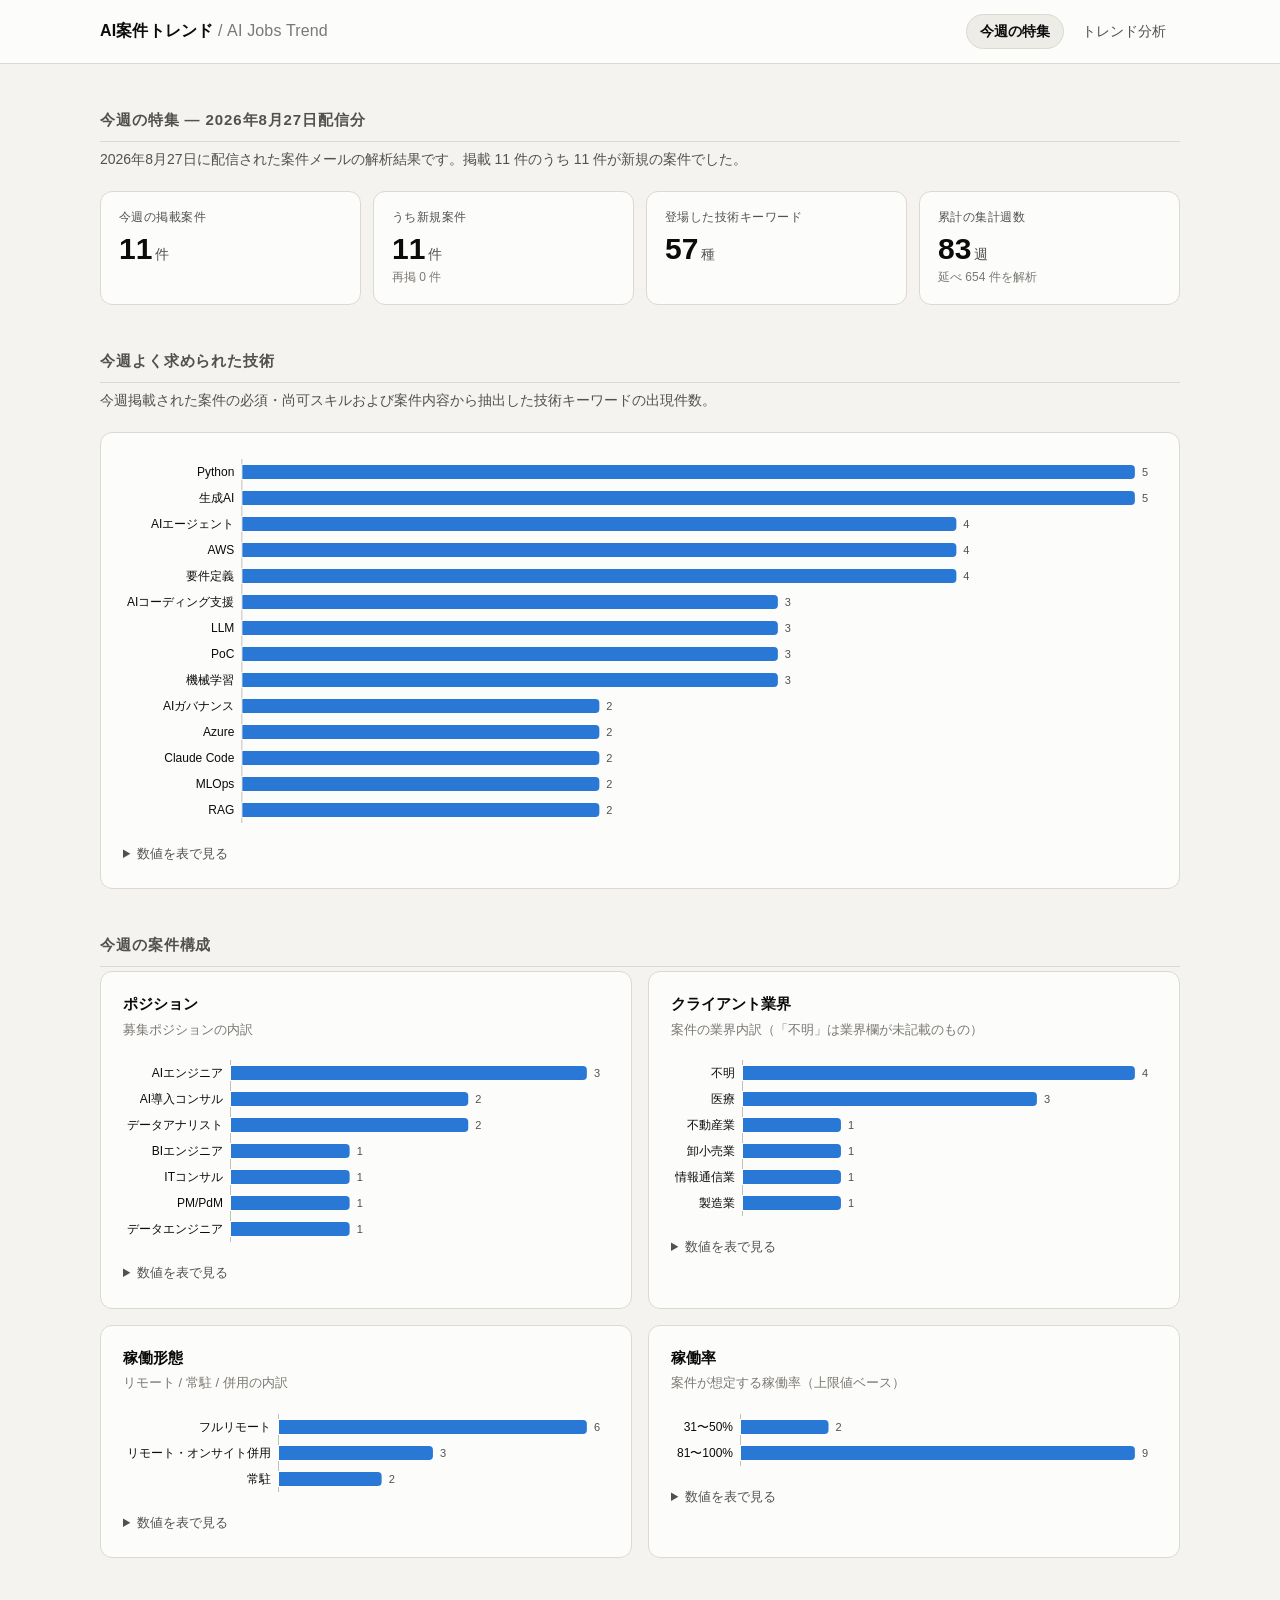
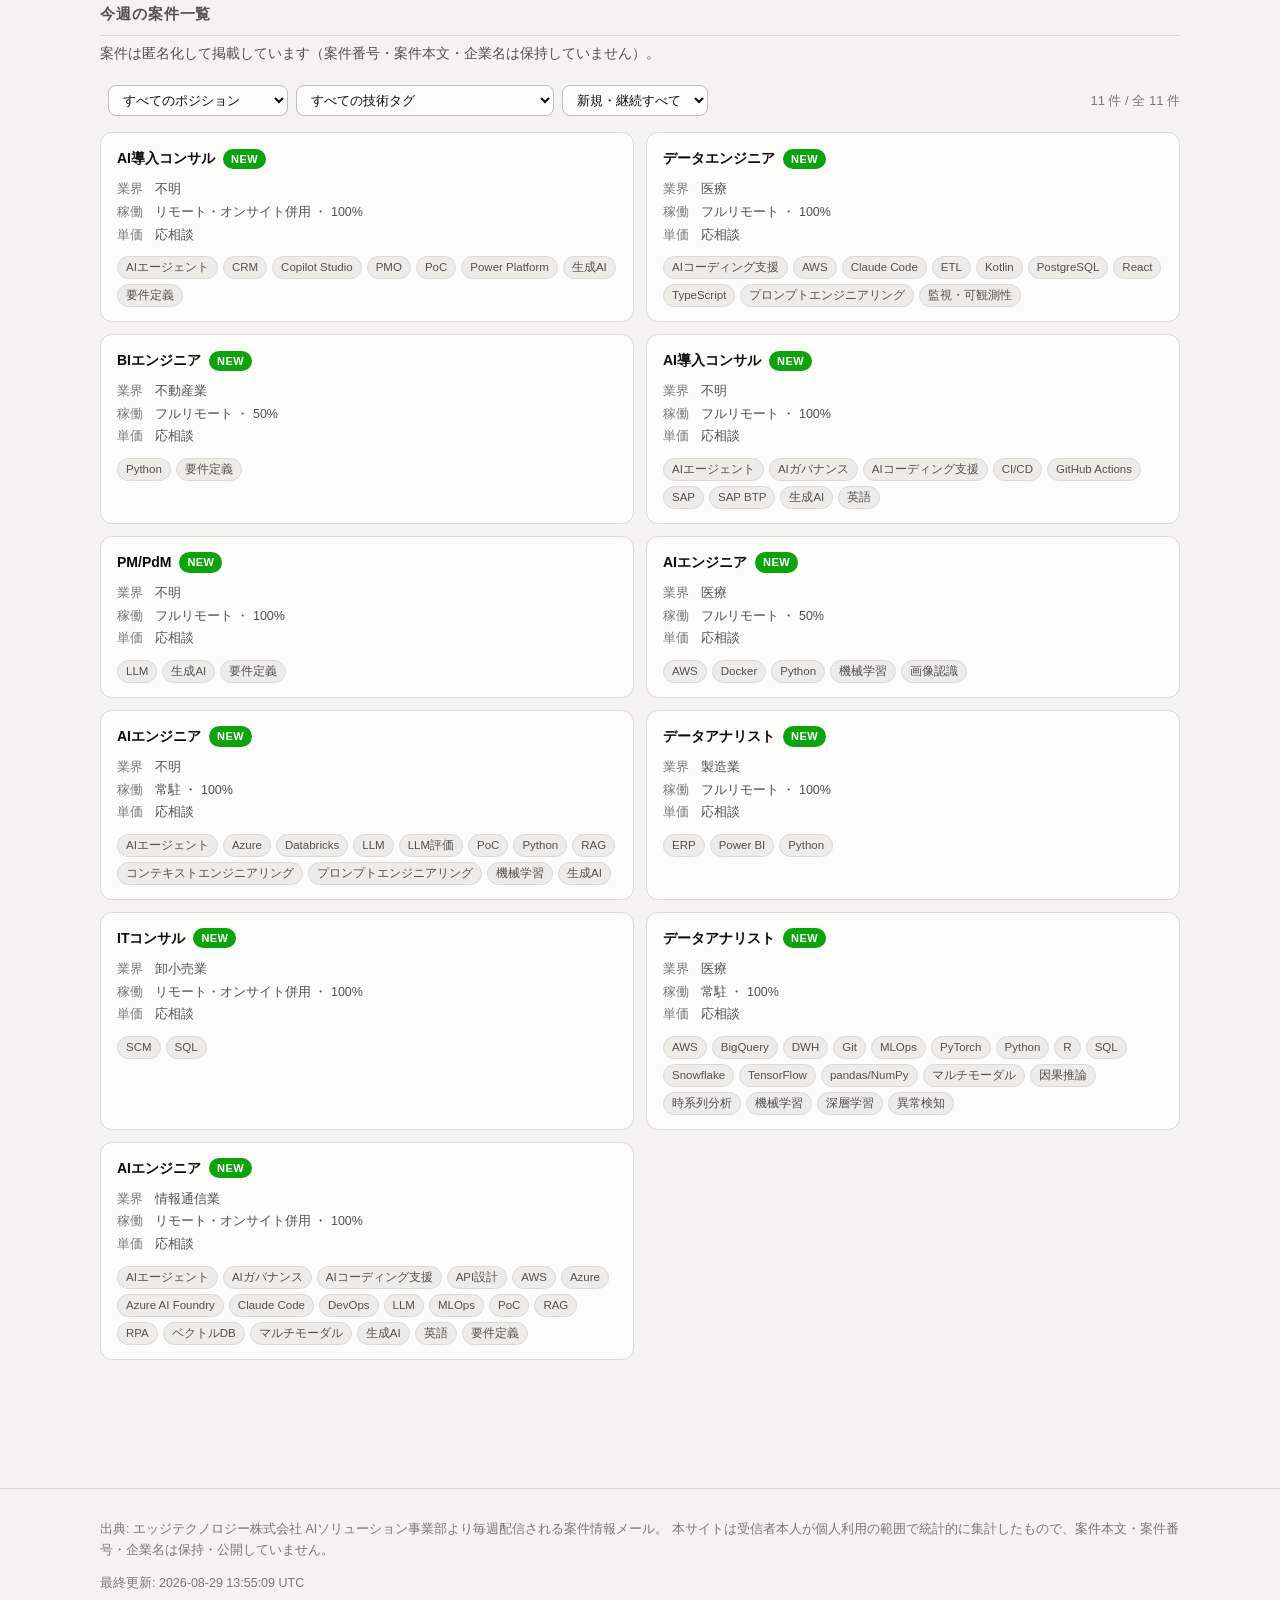
==== docs/index.html @ 9309ee02 "feat: AI案件トレンド ダッシュボード 毎週金曜に届くAI・データ領域の案件メールを解析し、市場で需要が伸びている 技術を時系列で可視化する。「どれが多いか」ではなく「次にどの技術を取りに 行く" ====
<!doctype html>
<html lang="ja" prefix="og: https://ogp.me/ns#">
<head>
<meta charset="utf-8">
<meta name="viewport" content="width=device-width, initial-scale=1">
<title>今週の特集 | AI案件トレンド</title>
<meta name="description" content="毎週届くAI・データ領域のフリーランス案件メールを解析し、今週求められている技術をまとめた特集ページ。">
<link rel="stylesheet" href="./style.css">
<link rel="icon" href="data:image/svg+xml,<svg xmlns='http://www.w3.org/2000/svg' viewBox='0 0 100 100'><text y='.9em' font-size='90'>📊</text></svg>">
</head>
<body>
<header class="site">
  <div class="wrap">
    <p class="brand">AI案件トレンド <span>/ AI Jobs Trend</span></p>
    <nav class="tabs" aria-label="ページ">
      <a href="./" aria-current="page">今週の特集</a>
      <a href="./trends.html">トレンド分析</a>
    </nav>
  </div>
</header>

<main class="wrap">
  <h2 class="section" id="hd-week">今週の特集</h2>
  <p class="lede" id="lede">読み込み中…</p>

  <div class="tiles" id="tiles"></div>
  <div class="commentary" id="commentary"></div>

  <h2 class="section">今週よく求められた技術</h2>
  <p class="lede">今週掲載された案件の必須・尚可スキルおよび案件内容から抽出した技術キーワードの出現件数。</p>
  <div class="card"><div id="c-tech"></div></div>

  <h2 class="section">今週の案件構成</h2>
  <div class="grid2">
    <div class="card">
      <h3>ポジション</h3>
      <p class="note">募集ポジションの内訳</p>
      <div id="c-pos"></div>
    </div>
    <div class="card">
      <h3>クライアント業界</h3>
      <p class="note">案件の業界内訳（「不明」は業界欄が未記載のもの）</p>
      <div id="c-ind"></div>
    </div>
  </div>
  <div class="grid2" style="margin-top:16px">
    <div class="card">
      <h3>稼働形態</h3>
      <p class="note">リモート / 常駐 / 併用の内訳</p>
      <div id="c-ws"></div>
    </div>
    <div class="card">
      <h3>稼働率</h3>
      <p class="note">案件が想定する稼働率（上限値ベース）</p>
      <div id="c-ratio"></div>
    </div>
  </div>

  <h2 class="section">今週の案件一覧</h2>
  <p class="lede">案件は匿名化して掲載しています（案件番号・案件本文・企業名は保持していません）。</p>
  <div class="filters">
    <label class="sr" for="f-pos"></label>
    <select id="f-pos" aria-label="ポジションで絞り込み"><option value="">すべてのポジション</option></select>
    <select id="f-tech" aria-label="技術タグで絞り込み"><option value="">すべての技術タグ</option></select>
    <select id="f-new" aria-label="新規で絞り込み">
      <option value="">新規・継続すべて</option>
      <option value="new">今週の新規のみ</option>
    </select>
    <span class="count" id="f-count"></span>
  </div>
  <div class="plist" id="plist"></div>
</main>

<footer class="site"><div class="wrap">
  <p id="foot">出典: エッジテクノロジー株式会社 AIソリューション事業部より毎週配信される案件情報メール。
  本サイトは受信者本人が個人利用の範囲で統計的に集計したもので、案件本文・案件番号・企業名は保持・公開していません。</p>
</div></footer>

<script type="module">
import { hbar, esc } from './charts.js';

const $ = s => document.querySelector(s);
const fail = msg => {
  document.querySelector('main').insertAdjacentHTML('afterbegin',
    `<div class="err"><b>データを読み込めませんでした。</b><br>${esc(msg)}</div>`);
};

function tile(k, v, u, sub) {
  return `<div class="tile"><div class="k">${esc(k)}</div>` +
    `<div class="v">${esc(v)}${u ? `<span class="u">${esc(u)}</span>` : ''}</div>` +
    (sub ? `<div class="sub">${esc(sub)}</div>` : '') + '</div>';
}
const count = (arr, fn) => {
  const m = new Map();
  for (const x of arr) for (const k of [].concat(fn(x))) {
    if (k == null || k === '') continue;
    m.set(k, (m.get(k) || 0) + 1);
  }
  return [...m].sort((a, b) => b[1] - a[1] || String(a[0]).localeCompare(b[0]))
    .map(([name, value]) => ({ name, value }));
};
const ratioBand = p => p == null ? '不明'
  : p <= 30 ? '〜30%' : p <= 50 ? '31〜50%' : p <= 80 ? '51〜80%' : '81〜100%';
const RATIO_ORDER = ['〜30%', '31〜50%', '51〜80%', '81〜100%', '不明'];

(async () => {
  let meta, summary, week;
  try {
    [meta, summary] = await Promise.all([
      fetch('./data/meta.json').then(r => r.json()),
      fetch('./data/summary.json').then(r => r.json()),
    ]);
    week = await fetch(`./data/weeks/${summary.latest_week}.json`).then(r => r.json());
  } catch (e) {
    fail('data/*.json の取得に失敗しました。ローカルで開いている場合は http サーバー経由で開いてください。（' + e.message + '）');
    return;
  }

  const ps = week.projects;
  const catOf = Object.fromEntries(summary.top_techs.map(t => [t.name, t.category]));
  const d = new Date(summary.latest_week + 'T00:00:00+09:00');
  const wk = `${d.getFullYear()}年${d.getMonth() + 1}月${d.getDate()}日`;

  $('#hd-week').textContent = `今週の特集 — ${wk}配信分`;
  $('#lede').textContent =
    `${wk}に配信された案件メールの解析結果です。掲載 ${ps.length} 件のうち ` +
    `${ps.filter(p => p.is_new).length} 件が新規の案件でした。`;

  const techCounts = count(ps, p => p.techs);
  $('#tiles').innerHTML =
    tile('今週の掲載案件', ps.length, '件') +
    tile('うち新規案件', ps.filter(p => p.is_new).length, '件',
         `再掲 ${ps.filter(p => !p.is_new).length} 件`) +
    tile('登場した技術キーワード', techCounts.length, '種') +
    tile('累計の集計週数', summary.totals.weeks, '週',
         `延べ ${summary.totals.listings} 件を解析`);

  if (summary.commentary) $('#commentary').textContent = summary.commentary;

  hbar($('#c-tech'), {
    data: techCounts.map(t => ({ ...t, cat: catOf[t.name] })),
    limit: 14, nameLabel: '技術', valueLabel: '件数',
    aria: '今週よく求められた技術の件数',
  });
  hbar($('#c-pos'), { data: count(ps, p => p.position), limit: 12,
    nameLabel: 'ポジション', aria: 'ポジション内訳' });
  hbar($('#c-ind'), { data: count(ps, p => p.industry), limit: 12,
    nameLabel: '業界', aria: '業界内訳' });
  hbar($('#c-ws'), { data: count(ps, p => p.workstyle), limit: 8,
    nameLabel: '稼働形態', aria: '稼働形態内訳' });
  hbar($('#c-ratio'), {
    data: count(ps, p => ratioBand(p.ratio_max))
      .sort((a, b) => RATIO_ORDER.indexOf(a.name) - RATIO_ORDER.indexOf(b.name)),
    nameLabel: '稼働率', aria: '稼働率内訳' });

  // ---- 案件カード ----
  const fPos = $('#f-pos'), fTech = $('#f-tech'), fNew = $('#f-new');
  for (const p of count(ps, x => x.position))
    fPos.insertAdjacentHTML('beforeend',
      `<option value="${esc(p.name)}">${esc(p.name)}（${p.value}）</option>`);
  for (const t of techCounts)
    fTech.insertAdjacentHTML('beforeend',
      `<option value="${esc(t.name)}">${esc(t.name)}（${t.value}）</option>`);

  const rate = p => p.rate_min == null ? '応相談'
    : p.rate_min === p.rate_max ? `${p.rate_min}万円` : `${p.rate_min}〜${p.rate_max}万円`;
  const ratio = p => p.ratio_min == null ? '記載なし'
    : p.ratio_min === p.ratio_max ? `${p.ratio_max}%` : `${p.ratio_min}〜${p.ratio_max}%`;

  const render = () => {
    const sel = { pos: fPos.value, tech: fTech.value, nw: fNew.value };
    const list = ps.filter(p =>
      (!sel.pos || p.position === sel.pos) &&
      (!sel.tech || p.techs.includes(sel.tech)) &&
      (!sel.nw || p.is_new));
    $('#f-count').textContent = `${list.length} 件 / 全 ${ps.length} 件`;
    $('#plist').innerHTML = list.map(p => `
      <article class="pcard">
        <div class="top"><span class="pos">${esc(p.position)}</span>
        ${p.is_new ? '<span class="new">NEW</span>' : ''}</div>
        <dl>
          <dt>業界</dt><dd>${esc(p.industry)}</dd>
          <dt>稼働</dt><dd>${esc(p.workstyle)} ・ ${esc(ratio(p))}</dd>
          <dt>単価</dt><dd>${esc(rate(p))}</dd>
        </dl>
        <div class="tags">${p.techs.map(t =>
          `<span class="tag${sel.tech && t === sel.tech ? ' hit' : ''}">${esc(t)}</span>`
        ).join('') || '<span class="tag">技術タグ抽出なし</span>'}</div>
      </article>`).join('') ||
      '<p class="note">条件に合う案件がありません。</p>';
  };
  [fPos, fTech, fNew].forEach(s => s.addEventListener('change', render));
  render();

  $('#foot').insertAdjacentHTML('afterend',
    `<p>最終更新: ${esc(meta.generated_at.replace('T', ' ').replace('Z', ' UTC'))}</p>`);
})();
</script>
</body>
</html>
---- docs/style.css ----
:root {
  color-scheme: light;
  --surface-0:      #f4f3f0;
  --surface-1:      #fcfcfb;
  --surface-2:      #eeece7;
  --border:         #dcd9d2;
  --border-strong:  #c3bfb6;
  --text-primary:   #0b0b0b;
  --text-secondary: #52514e;
  --text-muted:     #7b7873;
  --series-1: #2a78d6;
  --series-2: #eb6834;
  --series-3: #1baf7a;
  --series-4: #eda100;
  --series-5: #e87ba4;
  --series-6: #008300;
  --series-7: #4a3aa7;
  --series-8: #e34948;
  --seq-100: #cde2fb;
  --seq-250: #86b6ef;
  --seq-450: #2a78d6;
  --seq-600: #184f95;
  --diverge-pos: #2a78d6;
  --diverge-neg: #d03b3b;
  --neutral-mid: #f0efec;
  --good: #0ca30c;
  --grid: #e6e3dd;
}
@media (prefers-color-scheme: dark) {
  :root:not([data-theme="light"]) {
    color-scheme: dark;
    --surface-0:      #121211;
    --surface-1:      #1a1a19;
    --surface-2:      #232322;
    --border:         #343431;
    --border-strong:  #4a4a46;
    --text-primary:   #ffffff;
    --text-secondary: #c3c2b7;
    --text-muted:     #918f85;
    --series-1: #3987e5;
    --series-2: #d95926;
    --series-3: #199e70;
    --series-4: #c98500;
    --series-5: #d55181;
    --series-6: #008300;
    --series-7: #9085e9;
    --series-8: #e66767;
    --seq-100: #104281;
    --seq-250: #184f95;
    --seq-450: #3987e5;
    --seq-600: #86b6ef;
    --diverge-pos: #3987e5;
    --diverge-neg: #d03b3b;
    --neutral-mid: #383835;
    --grid: #2b2b29;
  }
}
:root[data-theme="dark"] {
  color-scheme: dark;
  --surface-0:      #121211;
  --surface-1:      #1a1a19;
  --surface-2:      #232322;
  --border:         #343431;
  --border-strong:  #4a4a46;
  --text-primary:   #ffffff;
  --text-secondary: #c3c2b7;
  --text-muted:     #918f85;
  --series-1: #3987e5;
  --series-2: #d95926;
  --series-3: #199e70;
  --series-4: #c98500;
  --series-5: #d55181;
  --series-6: #008300;
  --series-7: #9085e9;
  --series-8: #e66767;
  --seq-100: #104281;
  --seq-250: #184f95;
  --seq-450: #3987e5;
  --seq-600: #86b6ef;
  --diverge-pos: #3987e5;
  --diverge-neg: #d03b3b;
  --neutral-mid: #383835;
  --grid: #2b2b29;
}

* { box-sizing: border-box; }
html { -webkit-text-size-adjust: 100%; }
body {
  margin: 0;
  background: var(--surface-0);
  color: var(--text-primary);
  font-family: "Helvetica Neue", Arial, "Hiragino Kaku Gothic ProN",
               "Hiragino Sans", Meiryo, system-ui, sans-serif;
  font-size: 15px;
  line-height: 1.65;
}

/* ---------- layout ---------- */
.wrap { max-width: 1120px; margin: 0 auto; padding: 0 20px 72px; }

header.site {
  border-bottom: 1px solid var(--border);
  background: var(--surface-1);
  position: sticky; top: 0; z-index: 20;
}
header.site .wrap {
  padding-top: 14px; padding-bottom: 14px;
  display: flex; align-items: baseline; gap: 20px; flex-wrap: wrap;
}
.brand { font-weight: 700; font-size: 16px; letter-spacing: .01em; margin: 0; }
.brand span { color: var(--text-muted); font-weight: 400; }
nav.tabs { display: flex; gap: 4px; margin-left: auto; }
nav.tabs a {
  color: var(--text-secondary); text-decoration: none;
  padding: 5px 13px; border-radius: 999px; font-size: 14px;
  border: 1px solid transparent;
}
nav.tabs a:hover { background: var(--surface-2); color: var(--text-primary); }
nav.tabs a[aria-current="page"] {
  background: var(--surface-2); color: var(--text-primary);
  border-color: var(--border); font-weight: 600;
}

h2.section {
  font-size: 15px; letter-spacing: .06em; text-transform: uppercase;
  color: var(--text-secondary); font-weight: 700;
  margin: 44px 0 4px; padding-bottom: 8px;
  border-bottom: 1px solid var(--border);
}
p.lede { color: var(--text-secondary); margin: 6px 0 20px; font-size: 14px; }

/* ---------- cards & tiles ---------- */
.card {
  background: var(--surface-1); border: 1px solid var(--border);
  border-radius: 12px; padding: 20px 22px; margin-top: 16px;
}
.card > h3 {
  margin: 0 0 2px; font-size: 15px; font-weight: 650;
}
.card > p.note { margin: 0 0 14px; font-size: 13px; color: var(--text-muted); }

.grid2 { display: grid; grid-template-columns: 1fr 1fr; gap: 16px; }
.grid2 > .card { margin-top: 0; }
@media (max-width: 780px) { .grid2 { grid-template-columns: 1fr; } }

.tiles { display: grid; grid-template-columns: repeat(4, 1fr); gap: 12px; margin-top: 18px; }
@media (max-width: 780px) { .tiles { grid-template-columns: repeat(2, 1fr); } }
.tile {
  background: var(--surface-1); border: 1px solid var(--border);
  border-radius: 12px; padding: 16px 18px;
}
.tile .k { font-size: 12px; color: var(--text-secondary); letter-spacing: .04em; }
.tile .v {
  font-size: 30px; font-weight: 700; line-height: 1.15; margin-top: 4px;
  font-variant-numeric: tabular-nums;
}
.tile .u { font-size: 14px; font-weight: 500; color: var(--text-secondary); margin-left: 3px; }
.tile .sub { font-size: 12px; color: var(--text-muted); margin-top: 2px; }

/* ---------- charts ---------- */
.chart-scroll { overflow-x: auto; }
svg.chart { display: block; width: 100%; height: auto; }
svg.chart text { font-family: inherit; }
.axis-label { fill: var(--text-muted); font-size: 11px; }
.tick-line { stroke: var(--grid); stroke-width: 1; }
.axis-line { stroke: var(--border-strong); stroke-width: 1; }
.bar-value { fill: var(--text-secondary); font-size: 11px; font-variant-numeric: tabular-nums; }
.bar-name  { fill: var(--text-primary); font-size: 12px; }
.bar-cat   { fill: var(--text-muted); font-size: 10.5px; }

.legend { display: flex; flex-wrap: wrap; gap: 6px 16px; margin: 0 0 12px; padding: 0; list-style: none; }
.legend li { display: flex; align-items: center; gap: 7px; font-size: 12.5px; color: var(--text-secondary); }
.legend .swatch { width: 11px; height: 11px; border-radius: 3px; flex: none; }
.legend button {
  display: flex; align-items: center; gap: 7px; background: none;
  border: 1px solid transparent; border-radius: 999px; padding: 2px 9px 2px 6px;
  font: inherit; font-size: 12.5px; color: var(--text-secondary); cursor: pointer;
}
.legend button:hover { background: var(--surface-2); }
.legend button[aria-pressed="false"] { opacity: .38; }
.legend button[aria-pressed="true"] { border-color: var(--border); }

.tooltip {
  position: fixed; pointer-events: none; z-index: 60; opacity: 0;
  transition: opacity .08s linear;
  background: var(--surface-1); color: var(--text-primary);
  border: 1px solid var(--border-strong); border-radius: 8px;
  padding: 8px 11px; font-size: 12.5px; line-height: 1.5;
  box-shadow: 0 6px 22px rgba(0,0,0,.16); max-width: 280px;
}
.tooltip .tt-h { font-weight: 650; margin-bottom: 3px; }
.tooltip .tt-r { display: flex; align-items: center; gap: 7px; white-space: nowrap; }
.tooltip .tt-r .swatch { width: 9px; height: 9px; border-radius: 2px; flex: none; }
.tooltip .tt-r b { margin-left: auto; font-variant-numeric: tabular-nums; }

/* ---------- table ---------- */
details.table-view { margin-top: 12px; }
details.table-view summary {
  cursor: pointer; font-size: 13px; color: var(--text-secondary);
  padding: 4px 0;
}
table.data {
  width: 100%; border-collapse: collapse; font-size: 13px; margin-top: 8px;
}
table.data th, table.data td {
  text-align: left; padding: 6px 10px; border-bottom: 1px solid var(--border);
  vertical-align: top;
}
table.data th { color: var(--text-secondary); font-weight: 600; white-space: nowrap; }
table.data td.num { text-align: right; font-variant-numeric: tabular-nums; }

/* ---------- project cards ---------- */
.filters {
  display: flex; flex-wrap: wrap; gap: 8px; align-items: center;
  margin: 4px 0 16px;
}
.filters select, .filters input {
  font: inherit; font-size: 13px; padding: 6px 10px;
  background: var(--surface-1); color: var(--text-primary);
  border: 1px solid var(--border-strong); border-radius: 8px;
}
.filters .count { font-size: 13px; color: var(--text-muted); margin-left: auto; }

.plist { display: grid; grid-template-columns: repeat(2, 1fr); gap: 12px; }
@media (max-width: 780px) { .plist { grid-template-columns: 1fr; } }
.pcard {
  background: var(--surface-1); border: 1px solid var(--border);
  border-radius: 12px; padding: 14px 16px;
}
.pcard .top { display: flex; align-items: center; gap: 8px; flex-wrap: wrap; }
.pcard .pos { font-weight: 650; font-size: 14px; }
.pcard .new {
  font-size: 11px; font-weight: 700; letter-spacing: .04em;
  color: #fff; background: var(--good); border-radius: 999px; padding: 1px 8px;
}
.pcard dl {
  display: grid; grid-template-columns: auto 1fr; gap: 2px 12px;
  margin: 9px 0 0; font-size: 12.5px;
}
.pcard dt { color: var(--text-muted); }
.pcard dd { margin: 0; color: var(--text-secondary); }
.tags { display: flex; flex-wrap: wrap; gap: 5px; margin-top: 11px; }
.tag {
  font-size: 11.5px; padding: 1px 8px; border-radius: 999px;
  background: var(--surface-2); color: var(--text-secondary);
  border: 1px solid var(--border);
}
.tag.hit { background: var(--seq-100); border-color: var(--seq-250); color: var(--text-primary); }

.commentary {
  background: var(--surface-1); border: 1px solid var(--border);
  border-left: 3px solid var(--series-1);
  border-radius: 12px; padding: 16px 20px; margin-top: 16px;
  font-size: 14.5px; color: var(--text-primary); white-space: pre-wrap;
}
.commentary:empty { display: none; }

footer.site {
  border-top: 1px solid var(--border); margin-top: 56px;
  color: var(--text-muted); font-size: 12.5px;
}
footer.site .wrap { padding-top: 18px; padding-bottom: 40px; }
.err {
  border: 1px solid var(--diverge-neg); border-radius: 10px;
  padding: 14px 18px; margin-top: 20px; color: var(--text-primary);
  background: var(--surface-1);
}

/* ---------- 3D scatter controls ---------- */
.btn3d {
  font: inherit; font-size: 13px; padding: 6px 14px; cursor: pointer;
  background: var(--surface-1); color: var(--text-primary);
  border: 1px solid var(--border-strong); border-radius: 8px;
}
.btn3d:hover { background: var(--surface-2); }
.lbl3d {
  display: flex; align-items: center; gap: 9px; font-size: 13px;
  color: var(--text-secondary); border: 1px solid var(--border-strong);
  border-radius: 8px; padding: 5px 13px; background: var(--surface-1);
}
.lbl3d input[type="range"] { width: 108px; accent-color: var(--series-1); }
.lbl3d b {
  font-variant-numeric: tabular-nums; color: var(--text-primary);
  min-width: 14px; text-align: right;
}
svg.chart:focus-visible { outline: 2px solid var(--series-1); outline-offset: 2px; }
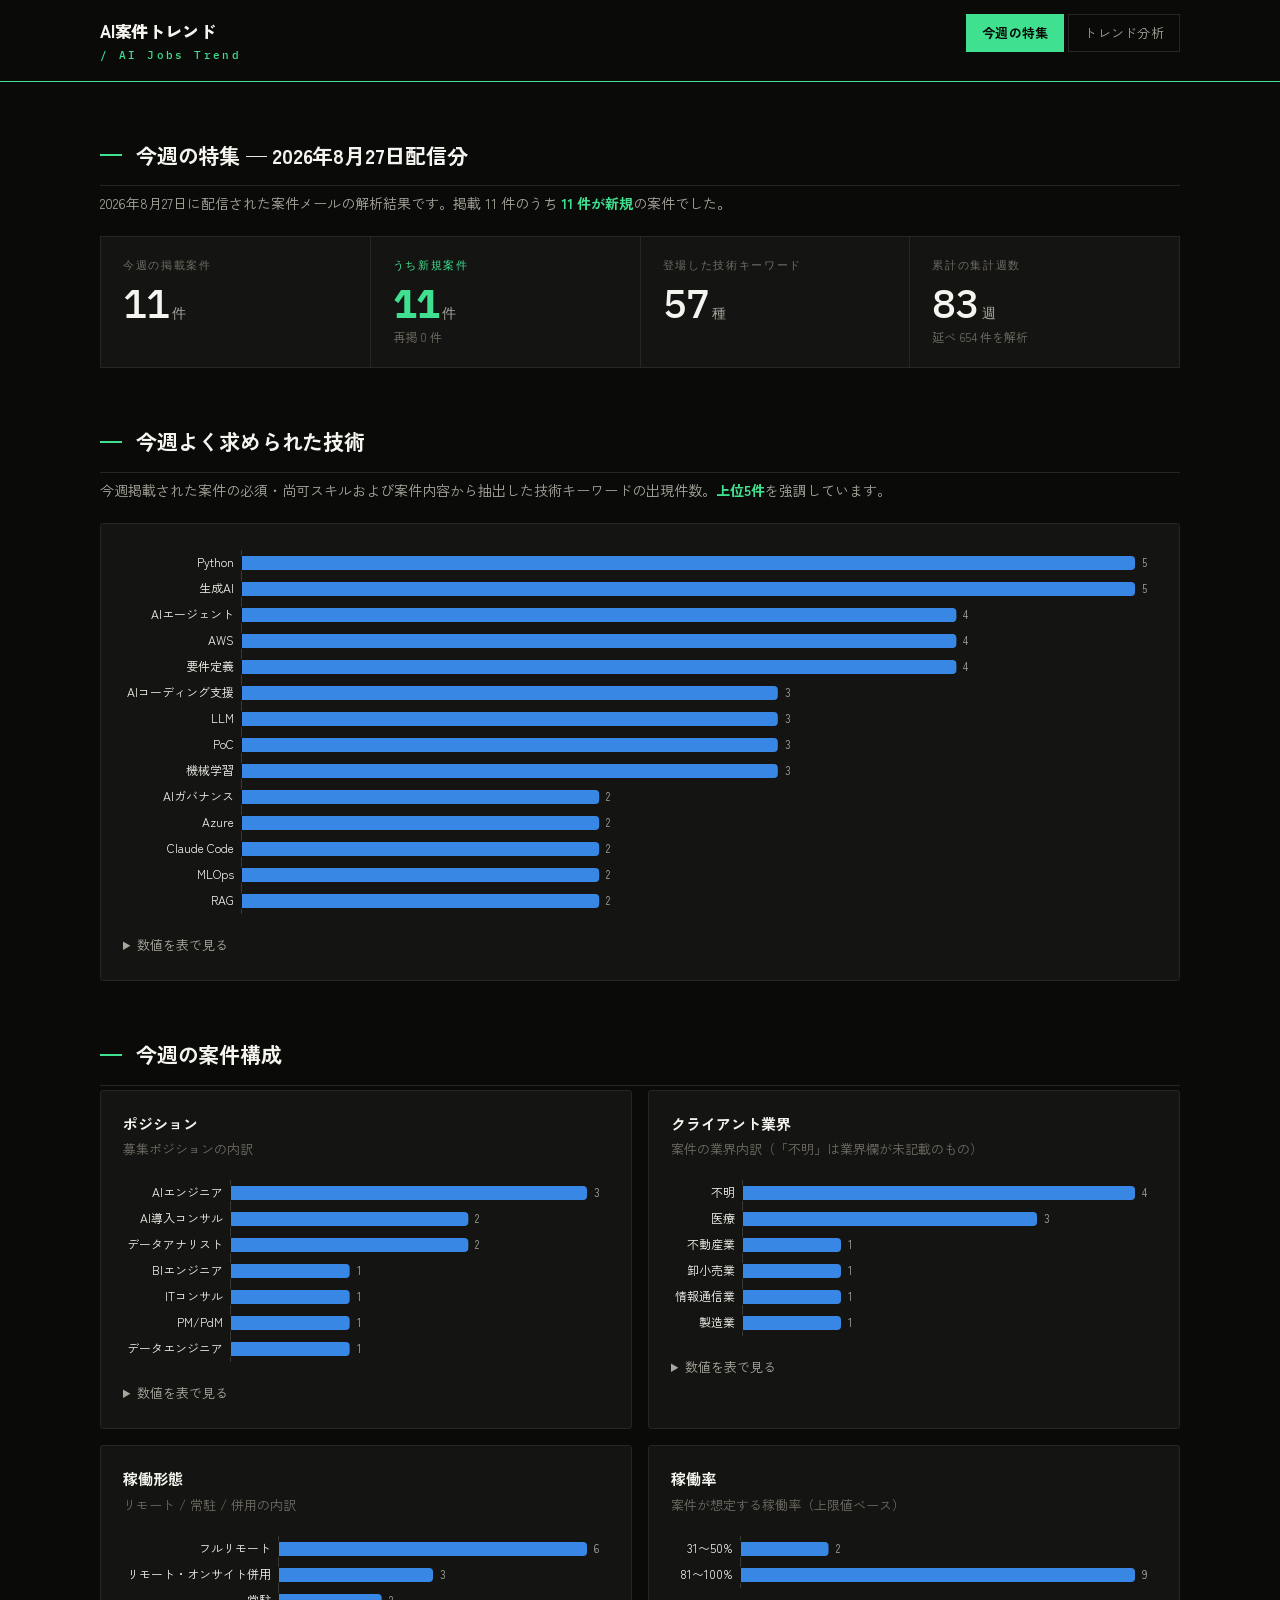
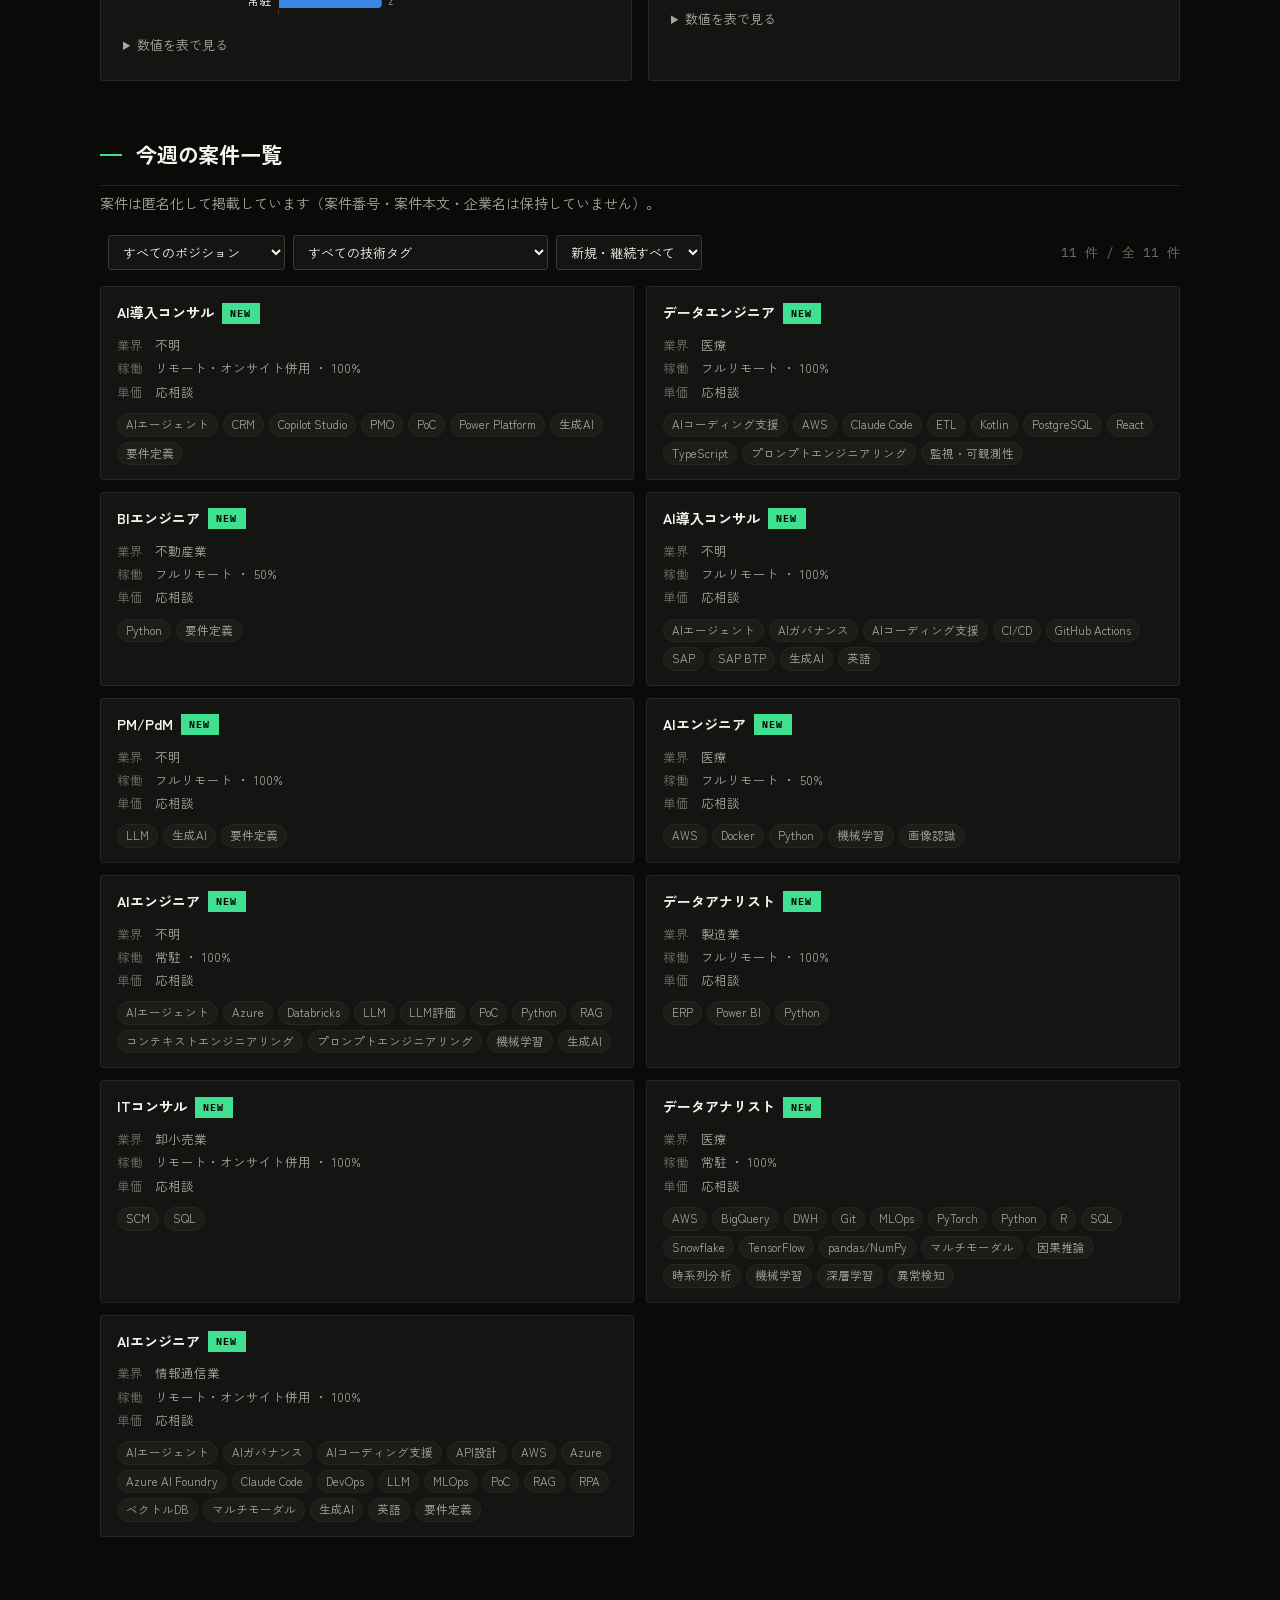
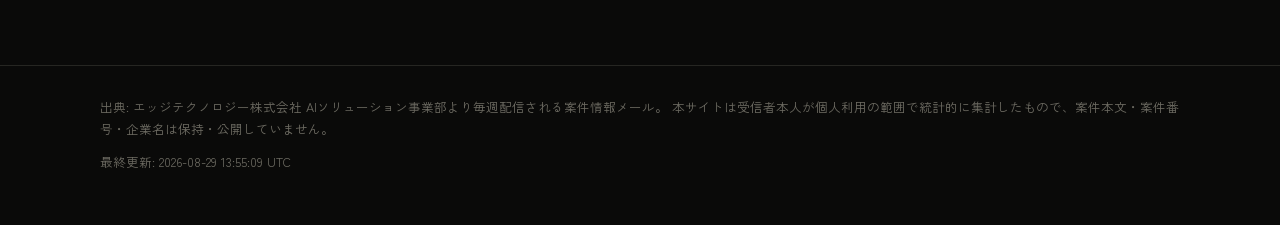
==== commit f7835a6f: "style: ダーク基調に一本化し、強調を太字＋緑で統一 - ライト/ダークの二本立てをやめ、ダーク前提のトークン1組にした - 角丸を12px→3pxに落とし、ヘアラインで区切る硬質な作りに - 見" ====
--- a/docs/index.html
+++ b/docs/index.html
@@ -5,6 +5,9 @@
 <meta name="viewport" content="width=device-width, initial-scale=1">
 <title>今週の特集 | AI案件トレンド</title>
 <meta name="description" content="毎週届くAI・データ領域のフリーランス案件メールを解析し、今週求められている技術をまとめた特集ページ。">
+<link rel="preconnect" href="https://fonts.googleapis.com">
+<link rel="preconnect" href="https://fonts.gstatic.com" crossorigin>
+<link rel="stylesheet" href="https://fonts.googleapis.com/css2?family=Zen+Kaku+Gothic+New:wght@400;500;700;900&family=IBM+Plex+Mono:wght@400;500;600&display=swap">
 <link rel="stylesheet" href="./style.css">
 <link rel="icon" href="data:image/svg+xml,<svg xmlns='http://www.w3.org/2000/svg' viewBox='0 0 100 100'><text y='.9em' font-size='90'>📊</text></svg>">
 </head>
@@ -27,7 +30,7 @@
   <div class="commentary" id="commentary"></div>
 
   <h2 class="section">今週よく求められた技術</h2>
-  <p class="lede">今週掲載された案件の必須・尚可スキルおよび案件内容から抽出した技術キーワードの出現件数。</p>
+  <p class="lede">今週掲載された案件の必須・尚可スキルおよび案件内容から抽出した技術キーワードの出現件数。<strong>上位5件</strong>を強調しています。</p>
   <div class="card"><div id="c-tech"></div></div>
 
   <h2 class="section">今週の案件構成</h2>
@@ -85,8 +88,8 @@
     `<div class="err"><b>データを読み込めませんでした。</b><br>${esc(msg)}</div>`);
 };
 
-function tile(k, v, u, sub) {
-  return `<div class="tile"><div class="k">${esc(k)}</div>` +
+function tile(k, v, u, sub, key) {
+  return `<div class="tile${key ? ' is-key' : ''}"><div class="k">${esc(k)}</div>` +
     `<div class="v">${esc(v)}${u ? `<span class="u">${esc(u)}</span>` : ''}</div>` +
     (sub ? `<div class="sub">${esc(sub)}</div>` : '') + '</div>';
 }
@@ -122,15 +125,15 @@
   const wk = `${d.getFullYear()}年${d.getMonth() + 1}月${d.getDate()}日`;
 
   $('#hd-week').textContent = `今週の特集 — ${wk}配信分`;
-  $('#lede').textContent =
-    `${wk}に配信された案件メールの解析結果です。掲載 ${ps.length} 件のうち ` +
-    `${ps.filter(p => p.is_new).length} 件が新規の案件でした。`;
+  $('#lede').innerHTML =
+    `${esc(wk)}に配信された案件メールの解析結果です。掲載 ${ps.length} 件のうち ` +
+    `<strong>${ps.filter(p => p.is_new).length} 件が新規</strong>の案件でした。`;
 
   const techCounts = count(ps, p => p.techs);
   $('#tiles').innerHTML =
     tile('今週の掲載案件', ps.length, '件') +
     tile('うち新規案件', ps.filter(p => p.is_new).length, '件',
-         `再掲 ${ps.filter(p => !p.is_new).length} 件`) +
+         `再掲 ${ps.filter(p => !p.is_new).length} 件`, true) +
     tile('登場した技術キーワード', techCounts.length, '種') +
     tile('累計の集計週数', summary.totals.weeks, '週',
          `延べ ${summary.totals.listings} 件を解析`);
--- a/docs/style.css
+++ b/docs/style.css
@@ -1,70 +1,24 @@
 :root {
-  color-scheme: light;
-  --surface-0:      #f4f3f0;
-  --surface-1:      #fcfcfb;
-  --surface-2:      #eeece7;
-  --border:         #dcd9d2;
-  --border-strong:  #c3bfb6;
-  --text-primary:   #0b0b0b;
-  --text-secondary: #52514e;
-  --text-muted:     #7b7873;
-  --series-1: #2a78d6;
-  --series-2: #eb6834;
-  --series-3: #1baf7a;
-  --series-4: #eda100;
-  --series-5: #e87ba4;
-  --series-6: #008300;
-  --series-7: #4a3aa7;
-  --series-8: #e34948;
-  --seq-100: #cde2fb;
-  --seq-250: #86b6ef;
-  --seq-450: #2a78d6;
-  --seq-600: #184f95;
-  --diverge-pos: #2a78d6;
-  --diverge-neg: #d03b3b;
-  --neutral-mid: #f0efec;
-  --good: #0ca30c;
-  --grid: #e6e3dd;
-}
-@media (prefers-color-scheme: dark) {
-  :root:not([data-theme="light"]) {
-    color-scheme: dark;
-    --surface-0:      #121211;
-    --surface-1:      #1a1a19;
-    --surface-2:      #232322;
-    --border:         #343431;
-    --border-strong:  #4a4a46;
-    --text-primary:   #ffffff;
-    --text-secondary: #c3c2b7;
-    --text-muted:     #918f85;
-    --series-1: #3987e5;
-    --series-2: #d95926;
-    --series-3: #199e70;
-    --series-4: #c98500;
-    --series-5: #d55181;
-    --series-6: #008300;
-    --series-7: #9085e9;
-    --series-8: #e66767;
-    --seq-100: #104281;
-    --seq-250: #184f95;
-    --seq-450: #3987e5;
-    --seq-600: #86b6ef;
-    --diverge-pos: #3987e5;
-    --diverge-neg: #d03b3b;
-    --neutral-mid: #383835;
-    --grid: #2b2b29;
-  }
-}
-:root[data-theme="dark"] {
   color-scheme: dark;
-  --surface-0:      #121211;
-  --surface-1:      #1a1a19;
-  --surface-2:      #232322;
-  --border:         #343431;
-  --border-strong:  #4a4a46;
-  --text-primary:   #ffffff;
-  --text-secondary: #c3c2b7;
-  --text-muted:     #918f85;
+
+  /* 地。ほぼ黒だが、わずかに暖色に振って硬さを抜く */
+  --surface-0:      #0a0a09;
+  --surface-1:      #141412;
+  --surface-2:      #1c1c19;
+  --border:         #262622;
+  --border-strong:  #3a3a34;
+  --grid:           #1f1f1c;
+
+  --text-primary:   #f5f4ee;
+  --text-secondary: #a9a79d;
+  --text-muted:     #6e6c63;
+
+  /* 強調。太字とセットでのみ使う。データ系列には使わない */
+  --emph:           #3fe08f;
+  --emph-dim:       #1d6b46;
+  --emph-wash:      #101f18;
+
+  /* データ系列（検証済みのダーク用ステップ） */
   --series-1: #3987e5;
   --series-2: #d95926;
   --series-3: #199e70;
@@ -80,7 +34,7 @@
   --diverge-pos: #3987e5;
   --diverge-neg: #d03b3b;
   --neutral-mid: #383835;
-  --grid: #2b2b29;
+  --good: #0ca30c;
 }
 
 * { box-sizing: border-box; }
@@ -89,50 +43,76 @@
   margin: 0;
   background: var(--surface-0);
   color: var(--text-primary);
-  font-family: "Helvetica Neue", Arial, "Hiragino Kaku Gothic ProN",
-               "Hiragino Sans", Meiryo, system-ui, sans-serif;
+  font-family: "Zen Kaku Gothic New", "Helvetica Neue",
+               "Hiragino Kaku Gothic ProN", "Hiragino Sans", Meiryo,
+               system-ui, sans-serif;
   font-size: 15px;
-  line-height: 1.65;
+  line-height: 1.7;
+  -webkit-font-smoothing: antialiased;
+}
+.mono, .tile .v, table.data td.num, .count {
+  font-family: "IBM Plex Mono", ui-monospace, SFMono-Regular, Menlo, monospace;
+  font-variant-numeric: tabular-nums;
+}
+
+/* 強調は必ず 太字 + 緑。地の文の中で一目で立つようにする */
+strong, b.emph, .emph {
+  font-weight: 700;
+  color: var(--emph);
+}
+.emph-num {
+  font-weight: 700; color: var(--emph);
+  font-family: "IBM Plex Mono", ui-monospace, SFMono-Regular, Menlo, monospace;
+  font-variant-numeric: tabular-nums;
 }
 
 /* ---------- layout ---------- */
 .wrap { max-width: 1120px; margin: 0 auto; padding: 0 20px 72px; }
 
 header.site {
-  border-bottom: 1px solid var(--border);
-  background: var(--surface-1);
+  border-bottom: 1px solid var(--emph);
+  background: var(--surface-0);
   position: sticky; top: 0; z-index: 20;
 }
 header.site .wrap {
   padding-top: 14px; padding-bottom: 14px;
   display: flex; align-items: baseline; gap: 20px; flex-wrap: wrap;
 }
-.brand { font-weight: 700; font-size: 16px; letter-spacing: .01em; margin: 0; }
-.brand span { color: var(--text-muted); font-weight: 400; }
+.brand { font-weight: 900; font-size: 17px; letter-spacing: -.01em; margin: 0; }
+.brand span {
+  color: var(--emph); font-weight: 500; font-size: 11px;
+  letter-spacing: .22em; display: block; margin-bottom: 2px;
+  font-family: "IBM Plex Mono", ui-monospace, monospace;
+}
 nav.tabs { display: flex; gap: 4px; margin-left: auto; }
 nav.tabs a {
   color: var(--text-secondary); text-decoration: none;
-  padding: 5px 13px; border-radius: 999px; font-size: 14px;
-  border: 1px solid transparent;
+  padding: 7px 15px; font-size: 13px; letter-spacing: .02em;
+  border: 1px solid var(--border);
 }
 nav.tabs a:hover { background: var(--surface-2); color: var(--text-primary); }
 nav.tabs a[aria-current="page"] {
-  background: var(--surface-2); color: var(--text-primary);
-  border-color: var(--border); font-weight: 600;
+  background: var(--emph); color: var(--surface-0);
+  border-color: var(--emph); font-weight: 700;
 }
 
 h2.section {
-  font-size: 15px; letter-spacing: .06em; text-transform: uppercase;
-  color: var(--text-secondary); font-weight: 700;
-  margin: 44px 0 4px; padding-bottom: 8px;
+  font-size: 21px; letter-spacing: -.01em;
+  color: var(--text-primary); font-weight: 700;
+  margin: 56px 0 4px; padding-bottom: 12px;
   border-bottom: 1px solid var(--border);
+  display: flex; align-items: baseline; gap: 14px;
+}
+h2.section::before {
+  content: ""; width: 22px; height: 2px; background: var(--emph);
+  flex: none; align-self: center;
 }
 p.lede { color: var(--text-secondary); margin: 6px 0 20px; font-size: 14px; }
 
 /* ---------- cards & tiles ---------- */
 .card {
   background: var(--surface-1); border: 1px solid var(--border);
-  border-radius: 12px; padding: 20px 22px; margin-top: 16px;
+  border-radius: 3px; padding: 20px 22px; margin-top: 16px;
 }
 .card > h3 {
   margin: 0 0 2px; font-size: 15px; font-weight: 650;
@@ -143,17 +123,23 @@
 .grid2 > .card { margin-top: 0; }
 @media (max-width: 780px) { .grid2 { grid-template-columns: 1fr; } }
 
-.tiles { display: grid; grid-template-columns: repeat(4, 1fr); gap: 12px; margin-top: 18px; }
+.tiles {
+  display: grid; grid-template-columns: repeat(4, minmax(0, 1fr));
+  gap: 1px; margin-top: 20px; background: var(--border);
+  border: 1px solid var(--border);
+}
 @media (max-width: 780px) { .tiles { grid-template-columns: repeat(2, 1fr); } }
-.tile {
-  background: var(--surface-1); border: 1px solid var(--border);
-  border-radius: 12px; padding: 16px 18px;
-}
-.tile .k { font-size: 12px; color: var(--text-secondary); letter-spacing: .04em; }
+.tile { background: var(--surface-1); padding: 20px 22px; }
+.tile .k {
+  font-size: 10.5px; color: var(--text-muted); letter-spacing: .16em;
+  font-family: "IBM Plex Mono", ui-monospace, monospace;
+}
 .tile .v {
-  font-size: 30px; font-weight: 700; line-height: 1.15; margin-top: 4px;
-  font-variant-numeric: tabular-nums;
-}
+  font-size: 40px; font-weight: 500; line-height: 1.1; margin-top: 6px;
+  letter-spacing: -.02em;
+}
+.tile.is-key .v { color: var(--emph); font-weight: 700; }
+.tile.is-key .k { color: var(--emph); }
 .tile .u { font-size: 14px; font-weight: 500; color: var(--text-secondary); margin-left: 3px; }
 .tile .sub { font-size: 12px; color: var(--text-muted); margin-top: 2px; }
 
@@ -184,7 +170,7 @@
   position: fixed; pointer-events: none; z-index: 60; opacity: 0;
   transition: opacity .08s linear;
   background: var(--surface-1); color: var(--text-primary);
-  border: 1px solid var(--border-strong); border-radius: 8px;
+  border: 1px solid var(--border-strong); border-radius: 3px;
   padding: 8px 11px; font-size: 12.5px; line-height: 1.5;
   box-shadow: 0 6px 22px rgba(0,0,0,.16); max-width: 280px;
 }
@@ -217,7 +203,7 @@
 .filters select, .filters input {
   font: inherit; font-size: 13px; padding: 6px 10px;
   background: var(--surface-1); color: var(--text-primary);
-  border: 1px solid var(--border-strong); border-radius: 8px;
+  border: 1px solid var(--border-strong); border-radius: 3px;
 }
 .filters .count { font-size: 13px; color: var(--text-muted); margin-left: auto; }
 
@@ -225,13 +211,14 @@
 @media (max-width: 780px) { .plist { grid-template-columns: 1fr; } }
 .pcard {
   background: var(--surface-1); border: 1px solid var(--border);
-  border-radius: 12px; padding: 14px 16px;
+  border-radius: 3px; padding: 14px 16px;
 }
 .pcard .top { display: flex; align-items: center; gap: 8px; flex-wrap: wrap; }
 .pcard .pos { font-weight: 650; font-size: 14px; }
 .pcard .new {
-  font-size: 11px; font-weight: 700; letter-spacing: .04em;
-  color: #fff; background: var(--good); border-radius: 999px; padding: 1px 8px;
+  font-size: 10px; font-weight: 700; letter-spacing: .12em;
+  color: var(--surface-0); background: var(--emph); padding: 2px 8px;
+  font-family: "IBM Plex Mono", ui-monospace, monospace;
 }
 .pcard dl {
   display: grid; grid-template-columns: auto 1fr; gap: 2px 12px;
@@ -245,13 +232,17 @@
   background: var(--surface-2); color: var(--text-secondary);
   border: 1px solid var(--border);
 }
-.tag.hit { background: var(--seq-100); border-color: var(--seq-250); color: var(--text-primary); }
+.tag.hit {
+  background: var(--emph-wash); border-color: var(--emph-dim);
+  color: var(--emph); font-weight: 700;
+}
 
 .commentary {
-  background: var(--surface-1); border: 1px solid var(--border);
-  border-left: 3px solid var(--series-1);
-  border-radius: 12px; padding: 16px 20px; margin-top: 16px;
-  font-size: 14.5px; color: var(--text-primary); white-space: pre-wrap;
+  background: var(--emph-wash); border: 1px solid var(--emph-dim);
+  border-left: 3px solid var(--emph);
+  border-radius: 3px; padding: 20px 24px; margin-top: 18px;
+  font-size: 15px; line-height: 2; color: var(--text-primary);
+  white-space: pre-wrap;
 }
 .commentary:empty { display: none; }
 
@@ -261,7 +252,7 @@
 }
 footer.site .wrap { padding-top: 18px; padding-bottom: 40px; }
 .err {
-  border: 1px solid var(--diverge-neg); border-radius: 10px;
+  border: 1px solid var(--diverge-neg); border-radius: 3px;
   padding: 14px 18px; margin-top: 20px; color: var(--text-primary);
   background: var(--surface-1);
 }
@@ -270,13 +261,13 @@
 .btn3d {
   font: inherit; font-size: 13px; padding: 6px 14px; cursor: pointer;
   background: var(--surface-1); color: var(--text-primary);
-  border: 1px solid var(--border-strong); border-radius: 8px;
+  border: 1px solid var(--border-strong); border-radius: 3px;
 }
 .btn3d:hover { background: var(--surface-2); }
 .lbl3d {
   display: flex; align-items: center; gap: 9px; font-size: 13px;
   color: var(--text-secondary); border: 1px solid var(--border-strong);
-  border-radius: 8px; padding: 5px 13px; background: var(--surface-1);
+  border-radius: 3px; padding: 5px 13px; background: var(--surface-1);
 }
 .lbl3d input[type="range"] { width: 108px; accent-color: var(--series-1); }
 .lbl3d b {
@@ -284,3 +275,13 @@
   min-width: 14px; text-align: right;
 }
 svg.chart:focus-visible { outline: 2px solid var(--series-1); outline-offset: 2px; }
+
+/* サンプル/欠測などの但し書きバッジ */
+.badge {
+  font-size: 10px; letter-spacing: .12em; font-weight: 700;
+  font-family: "IBM Plex Mono", ui-monospace, monospace;
+  padding: 2px 8px; margin-left: auto; flex: none;
+}
+.badge.warn { background: var(--series-4); color: var(--surface-0); }
+.badge.none { background: var(--series-2); color: var(--text-primary); }
+.badge.real { background: var(--emph-wash); color: var(--emph); border: 1px solid var(--emph-dim); }
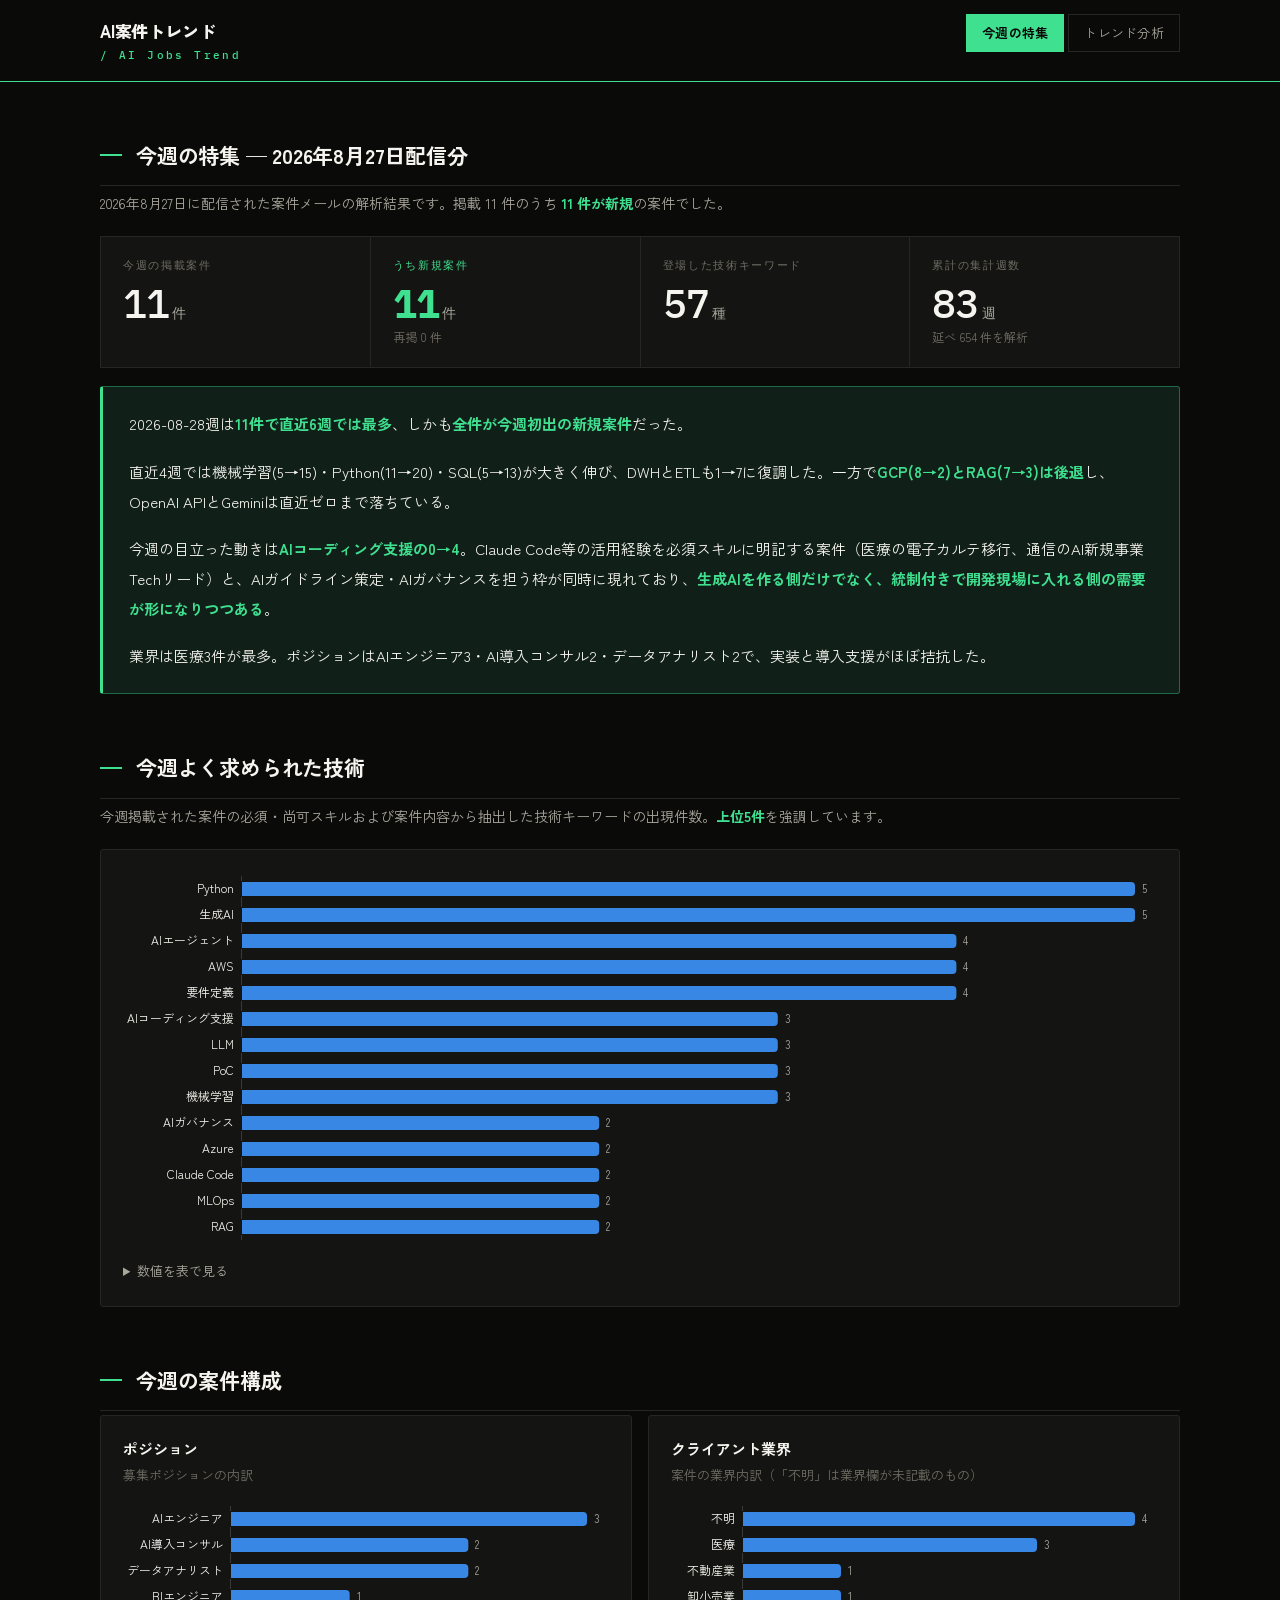
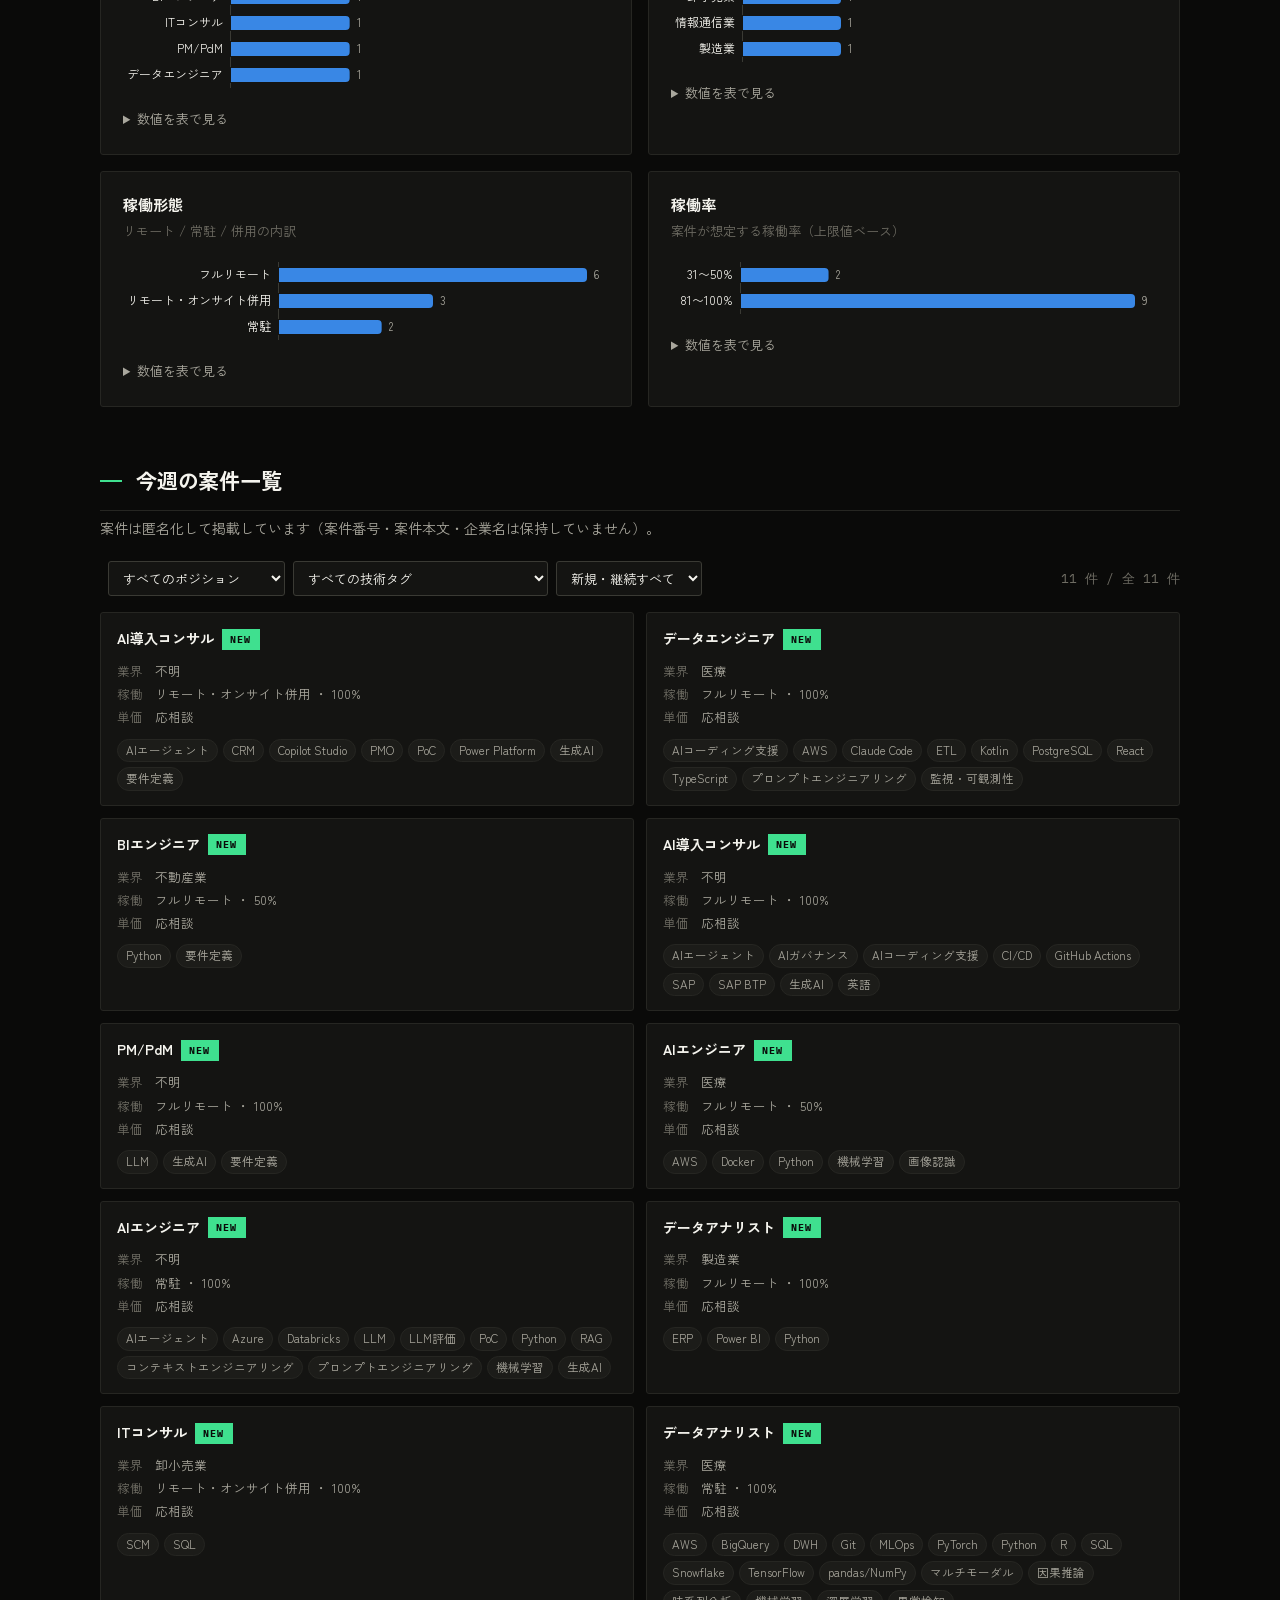
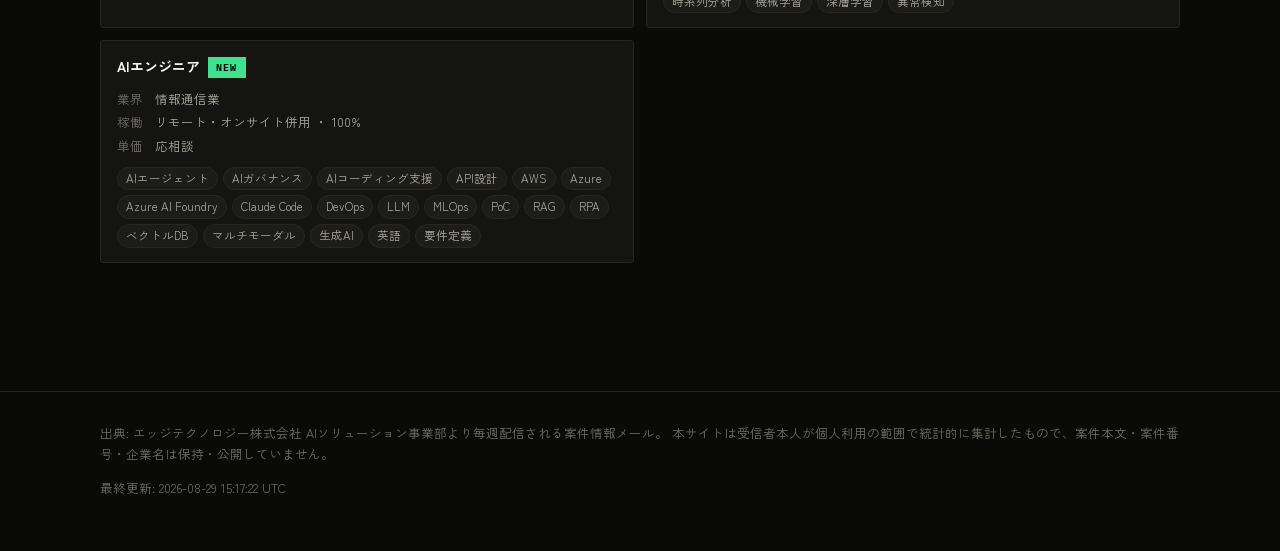
==== commit 6b907f49: "fix: 所感を段落分けし、重要箇所を太字＋緑で強調する 1本の長い塊で読みにくかった。summary.json の commentary を 空行区切りの段落 + **…** の強調記法で持ち、サイ" ====
--- a/docs/index.html
+++ b/docs/index.html
@@ -138,7 +138,16 @@
     tile('累計の集計週数', summary.totals.weeks, '週',
          `延べ ${summary.totals.listings} 件を解析`);
 
-  if (summary.commentary) $('#commentary').textContent = summary.commentary;
+  // 所感は空行で段落を区切り、**…** を強調（太字＋緑）として描画する。
+  // 中身は自前のパイプライン由来だが、いったん全部エスケープしてから
+  // <p> と <strong> だけを組み立てる。
+  if (summary.commentary) {
+    $('#commentary').innerHTML = summary.commentary
+      .split(/\n\s*\n/)
+      .map(par => '<p>' + esc(par.trim())
+        .replace(/\*\*([^*]+)\*\*/g, '<strong>$1</strong>') + '</p>')
+      .join('');
+  }
 
   hbar($('#c-tech'), {
     data: techCounts.map(t => ({ ...t, cat: catOf[t.name] })),
--- a/docs/style.css
+++ b/docs/style.css
@@ -240,10 +240,11 @@
 .commentary {
   background: var(--emph-wash); border: 1px solid var(--emph-dim);
   border-left: 3px solid var(--emph);
-  border-radius: 3px; padding: 20px 24px; margin-top: 18px;
+  border-radius: 3px; padding: 22px 26px; margin-top: 18px;
   font-size: 15px; line-height: 2; color: var(--text-primary);
-  white-space: pre-wrap;
-}
+}
+.commentary p { margin: 0; }
+.commentary p + p { margin-top: 1.15em; }
 .commentary:empty { display: none; }
 
 footer.site {
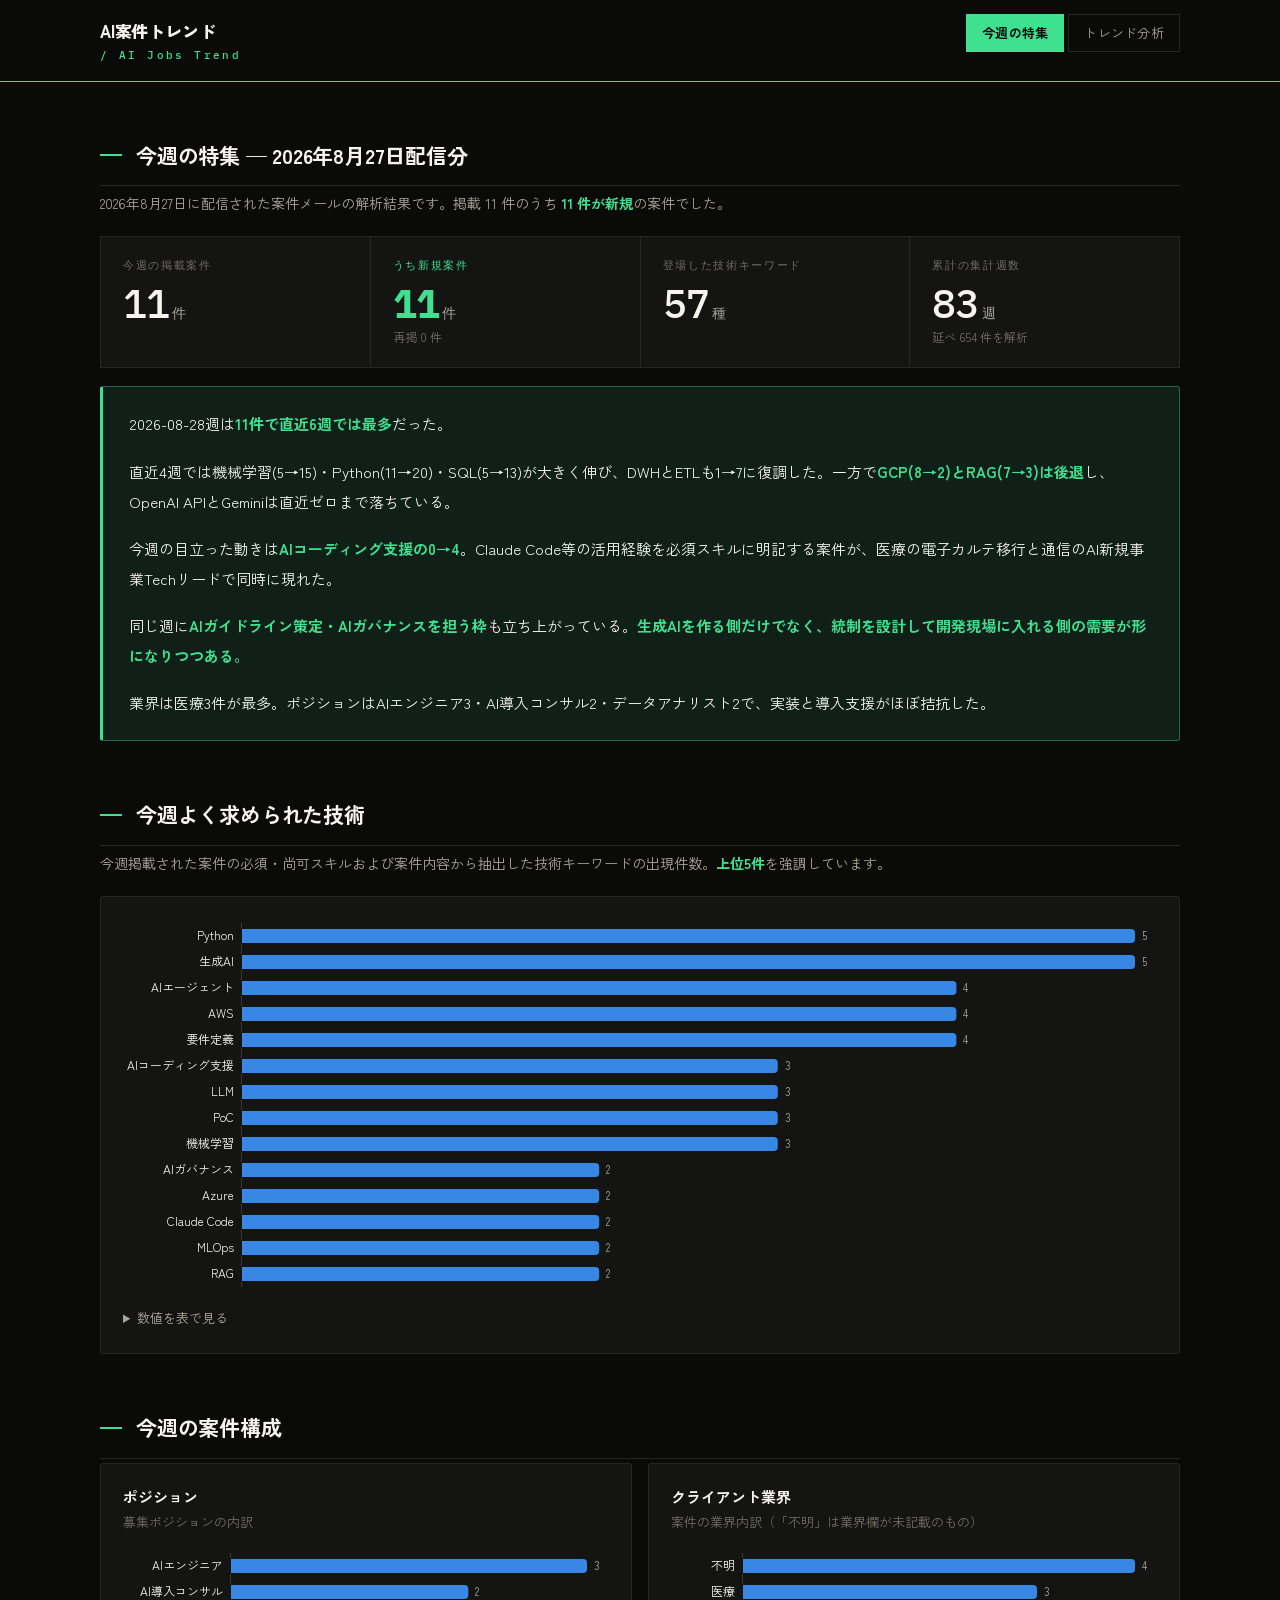
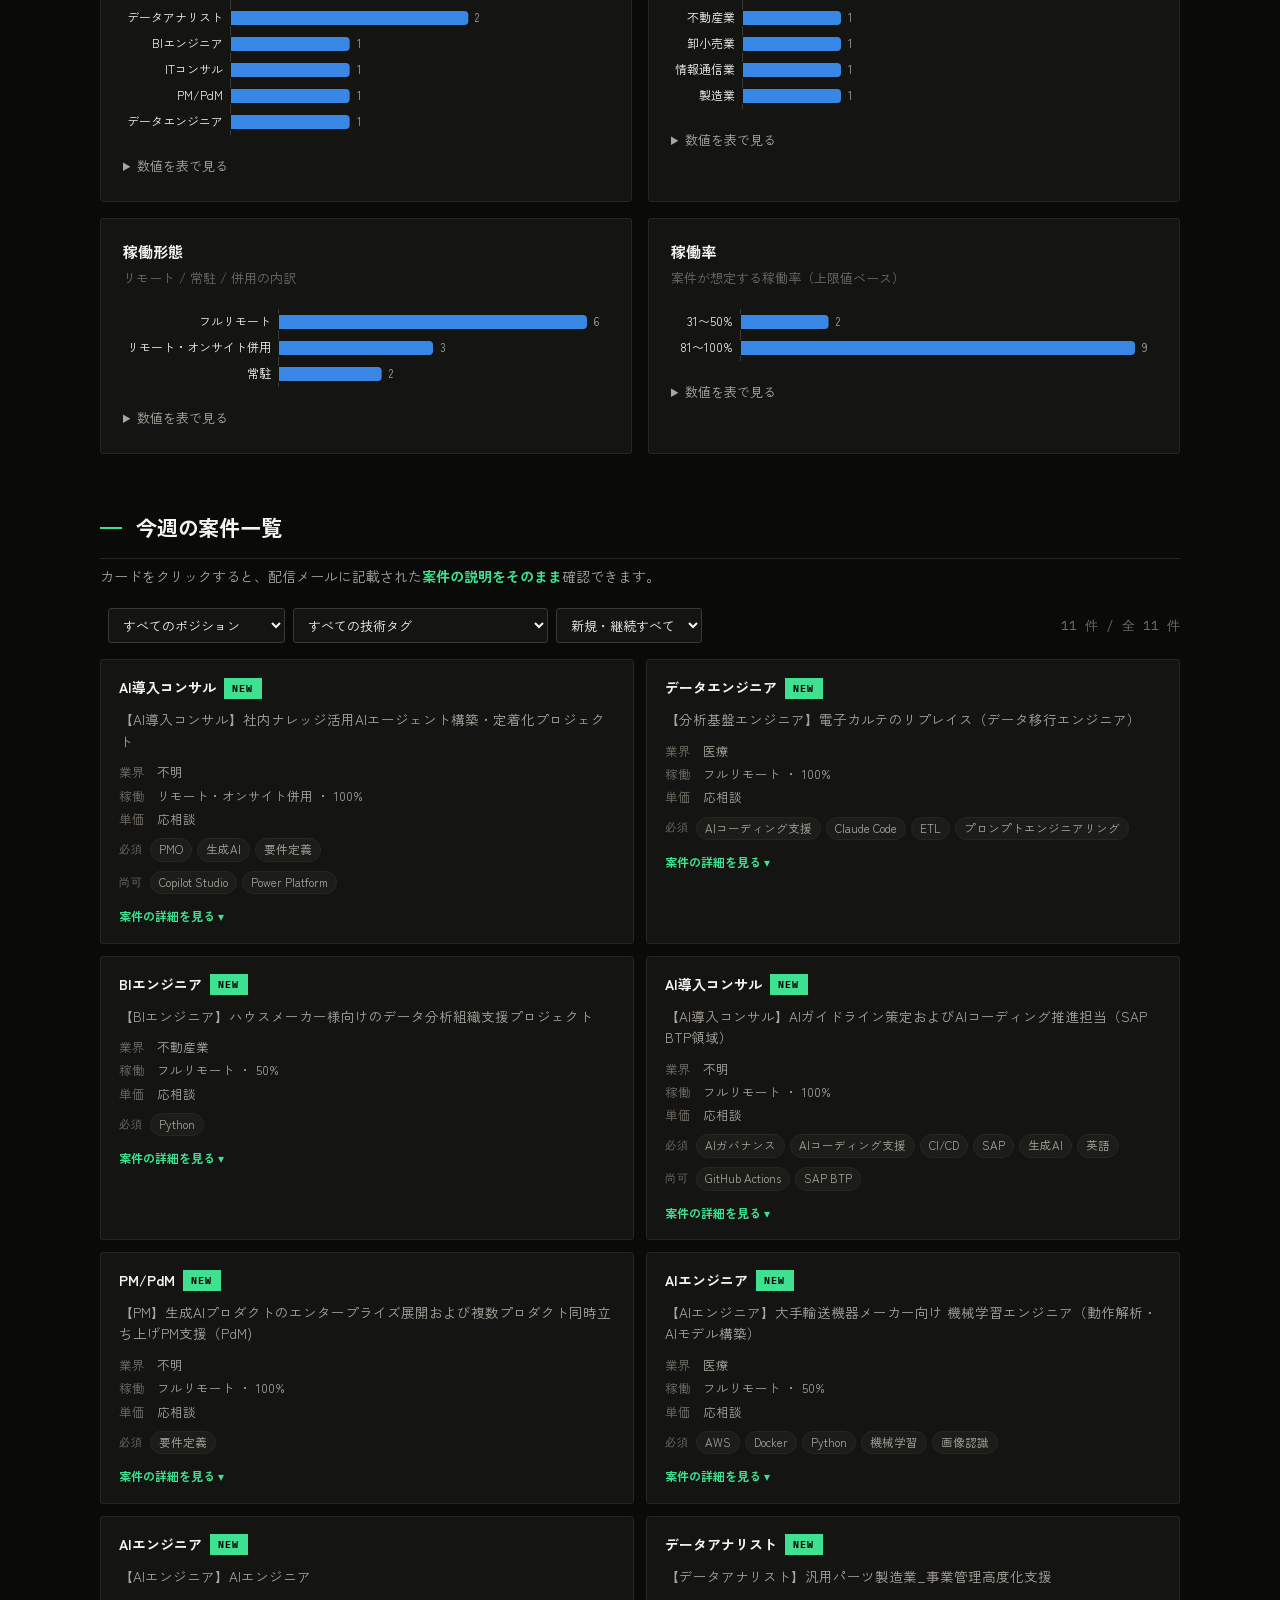
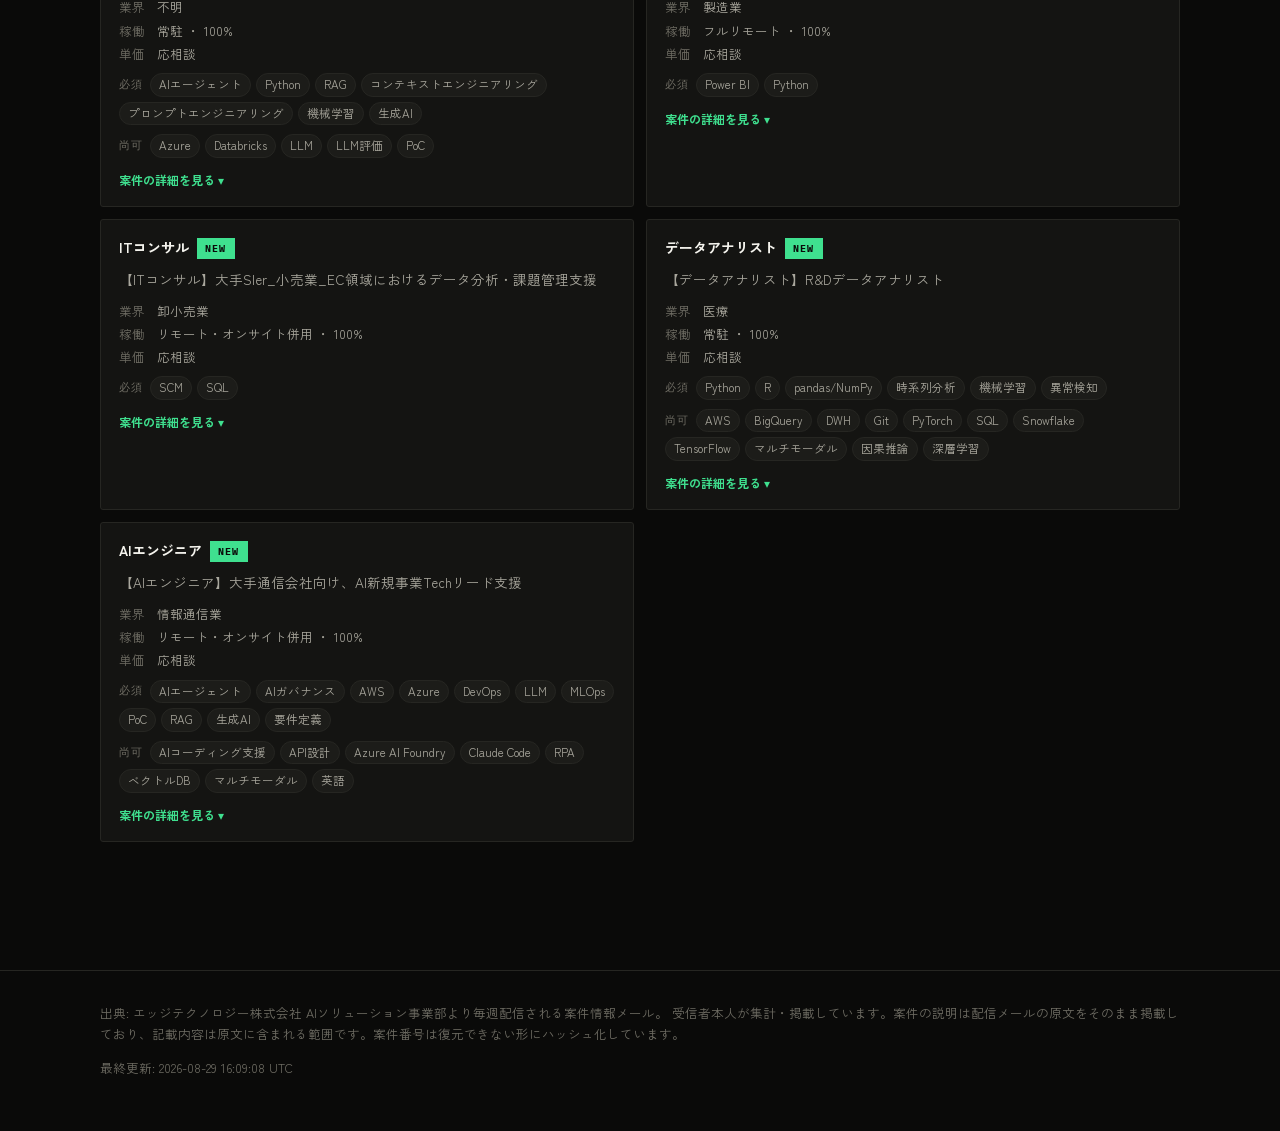
==== commit 03671aa0: "feat: 案件カードを展開式にし、配信メールの案件説明を原文のまま掲載する カードの掲載情報が少なすぎるという指摘を受けての変更。本人の判断で 公開範囲を広げた。  - build.py: 案件タイ" ====
--- a/docs/index.html
+++ b/docs/index.html
@@ -60,7 +60,7 @@
   </div>
 
   <h2 class="section">今週の案件一覧</h2>
-  <p class="lede">案件は匿名化して掲載しています（案件番号・案件本文・企業名は保持していません）。</p>
+  <p class="lede">カードをクリックすると、配信メールに記載された<strong>案件の説明をそのまま</strong>確認できます。</p>
   <div class="filters">
     <label class="sr" for="f-pos"></label>
     <select id="f-pos" aria-label="ポジションで絞り込み"><option value="">すべてのポジション</option></select>
@@ -76,7 +76,7 @@
 
 <footer class="site"><div class="wrap">
   <p id="foot">出典: エッジテクノロジー株式会社 AIソリューション事業部より毎週配信される案件情報メール。
-  本サイトは受信者本人が個人利用の範囲で統計的に集計したもので、案件本文・案件番号・企業名は保持・公開していません。</p>
+  受信者本人が集計・掲載しています。案件の説明は配信メールの原文をそのまま掲載しており、記載内容は原文に含まれる範囲です。案件番号は復元できない形にハッシュ化しています。</p>
 </div></footer>
 
 <script type="module">
@@ -186,18 +186,50 @@
       (!sel.tech || p.techs.includes(sel.tech)) &&
       (!sel.nw || p.is_new));
     $('#f-count').textContent = `${list.length} 件 / 全 ${ps.length} 件`;
+    // 値が入っている項目だけを行にする（「-」「要確認」は原文の未記載なので出さない）
+    const row = (k, v) => (!v || v === '-' || v === '要確認')
+      ? '' : `<dt>${esc(k)}</dt><dd>${esc(v)}</dd>`;
+    const para = (title, body) => !body ? '' :
+      `<h4>${esc(title)}</h4><p>${esc(body)}</p>`;
+    const tagline = (label, arr) => !arr || !arr.length ? '' :
+      `<div class="tagrow"><span class="taglabel">${esc(label)}</span>` +
+      arr.map(t => `<span class="tag${sel.tech && t === sel.tech ? ' hit' : ''}">${esc(t)}</span>`).join('') +
+      '</div>';
+
     $('#plist').innerHTML = list.map(p => `
       <article class="pcard">
-        <div class="top"><span class="pos">${esc(p.position)}</span>
-        ${p.is_new ? '<span class="new">NEW</span>' : ''}</div>
-        <dl>
-          <dt>業界</dt><dd>${esc(p.industry)}</dd>
-          <dt>稼働</dt><dd>${esc(p.workstyle)} ・ ${esc(ratio(p))}</dd>
-          <dt>単価</dt><dd>${esc(rate(p))}</dd>
-        </dl>
-        <div class="tags">${p.techs.map(t =>
-          `<span class="tag${sel.tech && t === sel.tech ? ' hit' : ''}">${esc(t)}</span>`
-        ).join('') || '<span class="tag">技術タグ抽出なし</span>'}</div>
+        <details>
+          <summary>
+            <div class="top"><span class="pos">${esc(p.position)}</span>
+            ${p.is_new ? '<span class="new">NEW</span>' : ''}</div>
+            ${p.title ? `<p class="ptitle">${esc(p.title)}</p>` : ''}
+            <dl>
+              <dt>業界</dt><dd>${esc(p.industry)}</dd>
+              <dt>稼働</dt><dd>${esc(p.workstyle)} ・ ${esc(ratio(p))}</dd>
+              <dt>単価</dt><dd>${esc(rate(p))}</dd>
+            </dl>
+            ${tagline('必須', p.techs_req)}
+            ${tagline('尚可', p.techs_opt)}
+            ${(!(p.techs_req || []).length && !(p.techs_opt || []).length)
+              ? tagline('技術', p.techs) : ''}
+            <span class="more">案件の詳細を見る</span>
+          </summary>
+          <div class="pdetail">
+            <dl class="pfacts">
+              ${row('契約開始', p.start)}
+              ${row('契約形態', p.contract)}
+              ${row('精算時間', p.settle)}
+              ${row('作業場所', p.location)}
+              ${row('貸与PC', p.pc)}
+              ${row('募集人数', p.headcount)}
+              ${row('商談回数', p.rounds)}
+            </dl>
+            ${para('案件内容', p.detail)}
+            ${para('必須スキル', p.req_text)}
+            ${para('尚可スキル', p.opt_text)}
+            ${para('補足事項', p.note_text)}
+          </div>
+        </details>
       </article>`).join('') ||
       '<p class="note">条件に合う案件がありません。</p>';
   };
--- a/docs/style.css
+++ b/docs/style.css
@@ -286,3 +286,77 @@
 .badge.warn { background: var(--series-4); color: var(--surface-0); }
 .badge.none { background: var(--series-2); color: var(--text-primary); }
 .badge.real { background: var(--emph-wash); color: var(--emph); border: 1px solid var(--emph-dim); }
+
+/* ---------- ランキング行（定着 / 兆候）---------- */
+.rankrow { padding: 13px 0; border-bottom: 1px solid var(--border); }
+.rankrow:last-child { border-bottom: none; }
+.rankrow-head { display: flex; align-items: center; gap: 10px; }
+.rankrow-name { font-size: 15px; font-weight: 650; }
+.rankrow-bar { height: 8px; background: var(--surface-2); margin: 9px 0 8px; }
+.rankrow-bar i { display: block; height: 8px; background: var(--emph); }
+.rankrow-meta {
+  display: flex; flex-wrap: wrap; gap: 4px 16px;
+  font-size: 12px; color: var(--text-muted);
+  font-family: "IBM Plex Mono", ui-monospace, monospace;
+  font-variant-numeric: tabular-nums;
+}
+.rankrow-meta b { color: var(--text-secondary); font-weight: 500; }
+.rankrow-cat { margin-left: auto; font-family: inherit; }
+
+/* 先週からの順位変動 */
+.rankbadge {
+  margin-left: auto; flex: none;
+  font-size: 10.5px; font-weight: 700; letter-spacing: .08em;
+  font-family: "IBM Plex Mono", ui-monospace, monospace;
+  padding: 2px 8px; border: 1px solid transparent;
+}
+.rankbadge.is-new { background: var(--emph); color: var(--surface-0); }
+.rankbadge.is-up { color: var(--emph); border-color: var(--emph-dim); background: var(--emph-wash); }
+.rankbadge.is-down { color: var(--text-muted); border-color: var(--border); }
+.rankbadge.is-flat { color: var(--text-muted); border-color: var(--border); }
+
+/* ---------- 案件カードの展開 ---------- */
+.pcard { padding: 0; }
+.pcard details > summary {
+  list-style: none; cursor: pointer; padding: 16px 18px 15px;
+}
+.pcard details > summary::-webkit-details-marker { display: none; }
+.pcard details[open] > summary { border-bottom: 1px solid var(--border); }
+.pcard details > summary:hover { background: var(--surface-2); }
+
+.pcard .ptitle {
+  margin: 9px 0 0; font-size: 13.5px; line-height: 1.6;
+  color: var(--text-secondary);
+}
+.pcard .more {
+  display: inline-block; margin-top: 12px; font-size: 12px;
+  color: var(--emph); font-weight: 700;
+}
+.pcard .more::after { content: " ▾"; }
+.pcard details[open] .more { color: var(--text-muted); font-weight: 400; }
+.pcard details[open] .more::after { content: " ▴"; }
+
+.tagrow { display: flex; flex-wrap: wrap; gap: 5px; align-items: center; margin-top: 9px; }
+.taglabel {
+  font-size: 10.5px; letter-spacing: .1em; color: var(--text-muted);
+  font-family: "IBM Plex Mono", ui-monospace, monospace;
+  min-width: 26px;
+}
+
+.pdetail { padding: 16px 18px 20px; background: var(--surface-0); }
+.pdetail h4 {
+  margin: 16px 0 5px; font-size: 12px; letter-spacing: .08em;
+  color: var(--emph); font-weight: 700;
+}
+.pdetail h4:first-of-type { margin-top: 4px; }
+.pdetail p {
+  margin: 0; font-size: 13.5px; line-height: 1.95;
+  color: var(--text-primary); white-space: pre-wrap;
+}
+dl.pfacts {
+  display: grid; grid-template-columns: auto 1fr; gap: 3px 14px;
+  margin: 0 0 4px; font-size: 12.5px;
+}
+dl.pfacts:empty { display: none; }
+dl.pfacts dt { color: var(--text-muted); white-space: nowrap; }
+dl.pfacts dd { margin: 0; color: var(--text-secondary); }
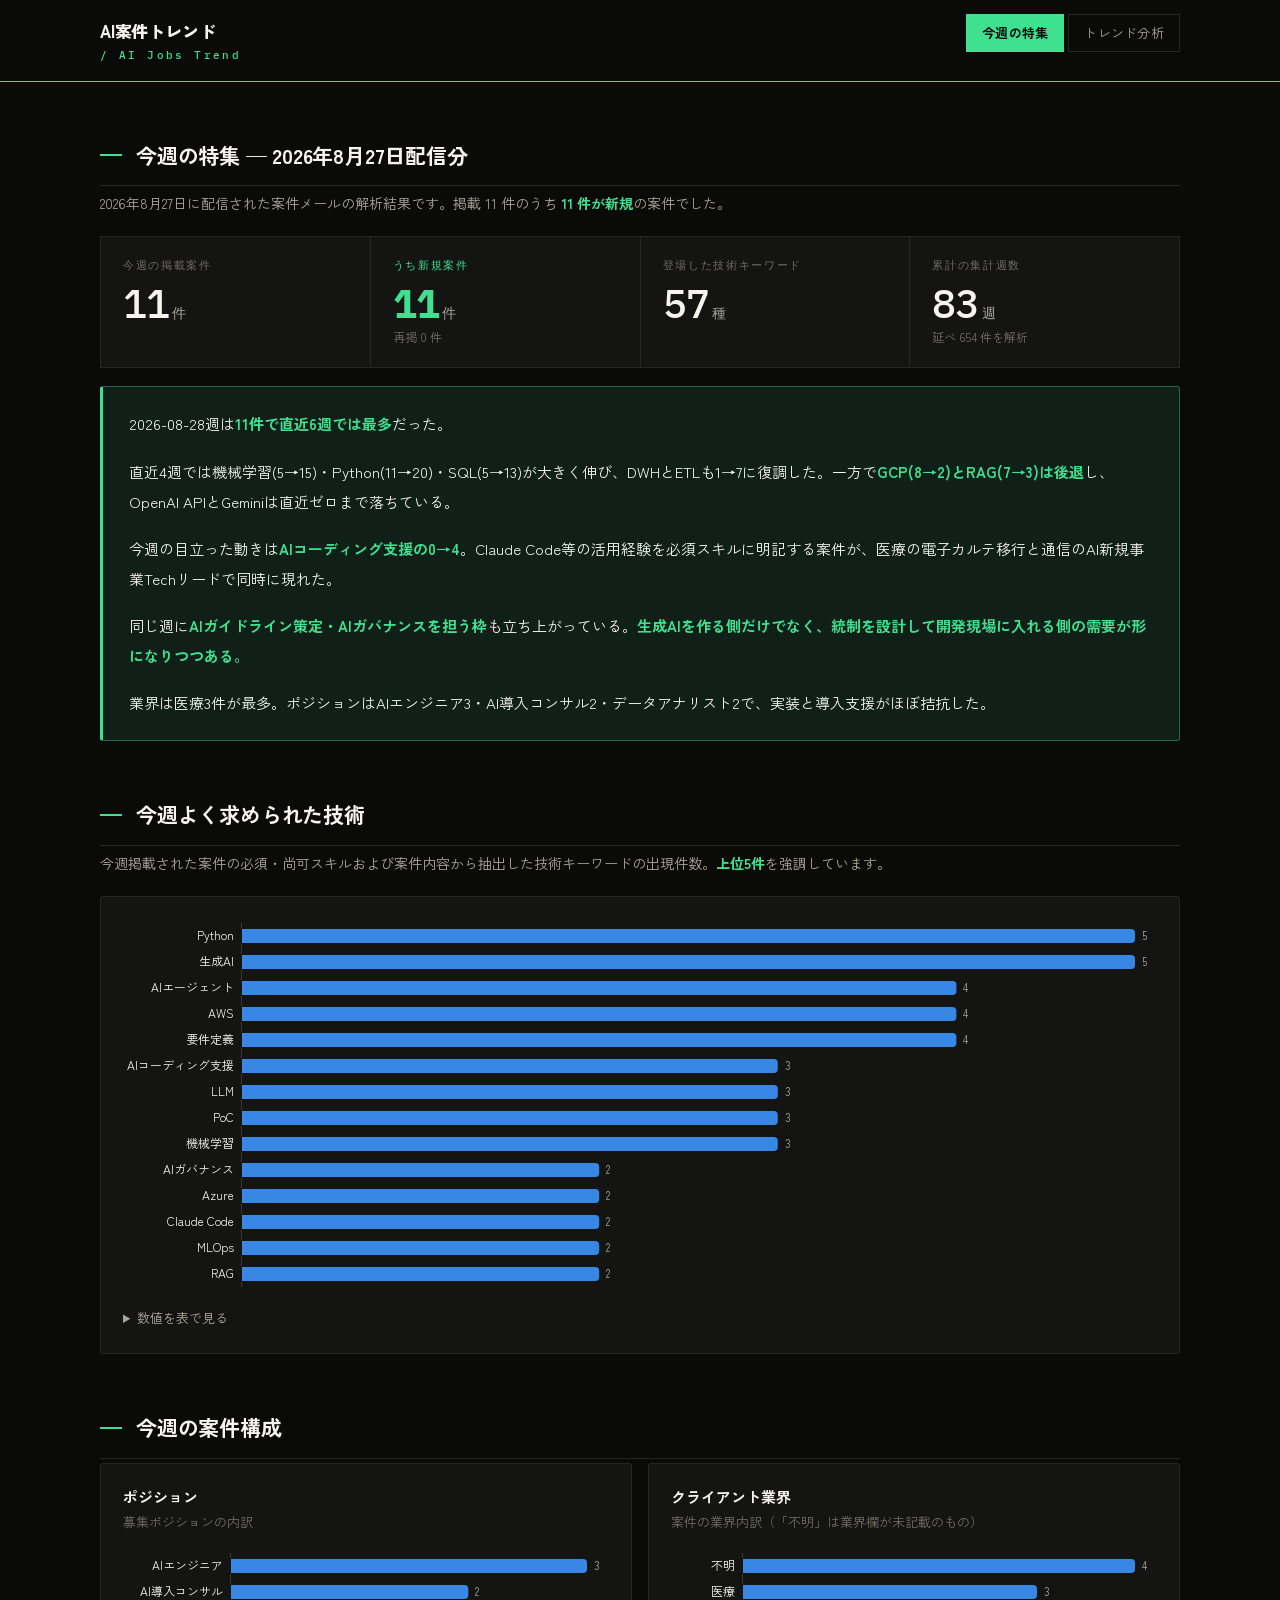
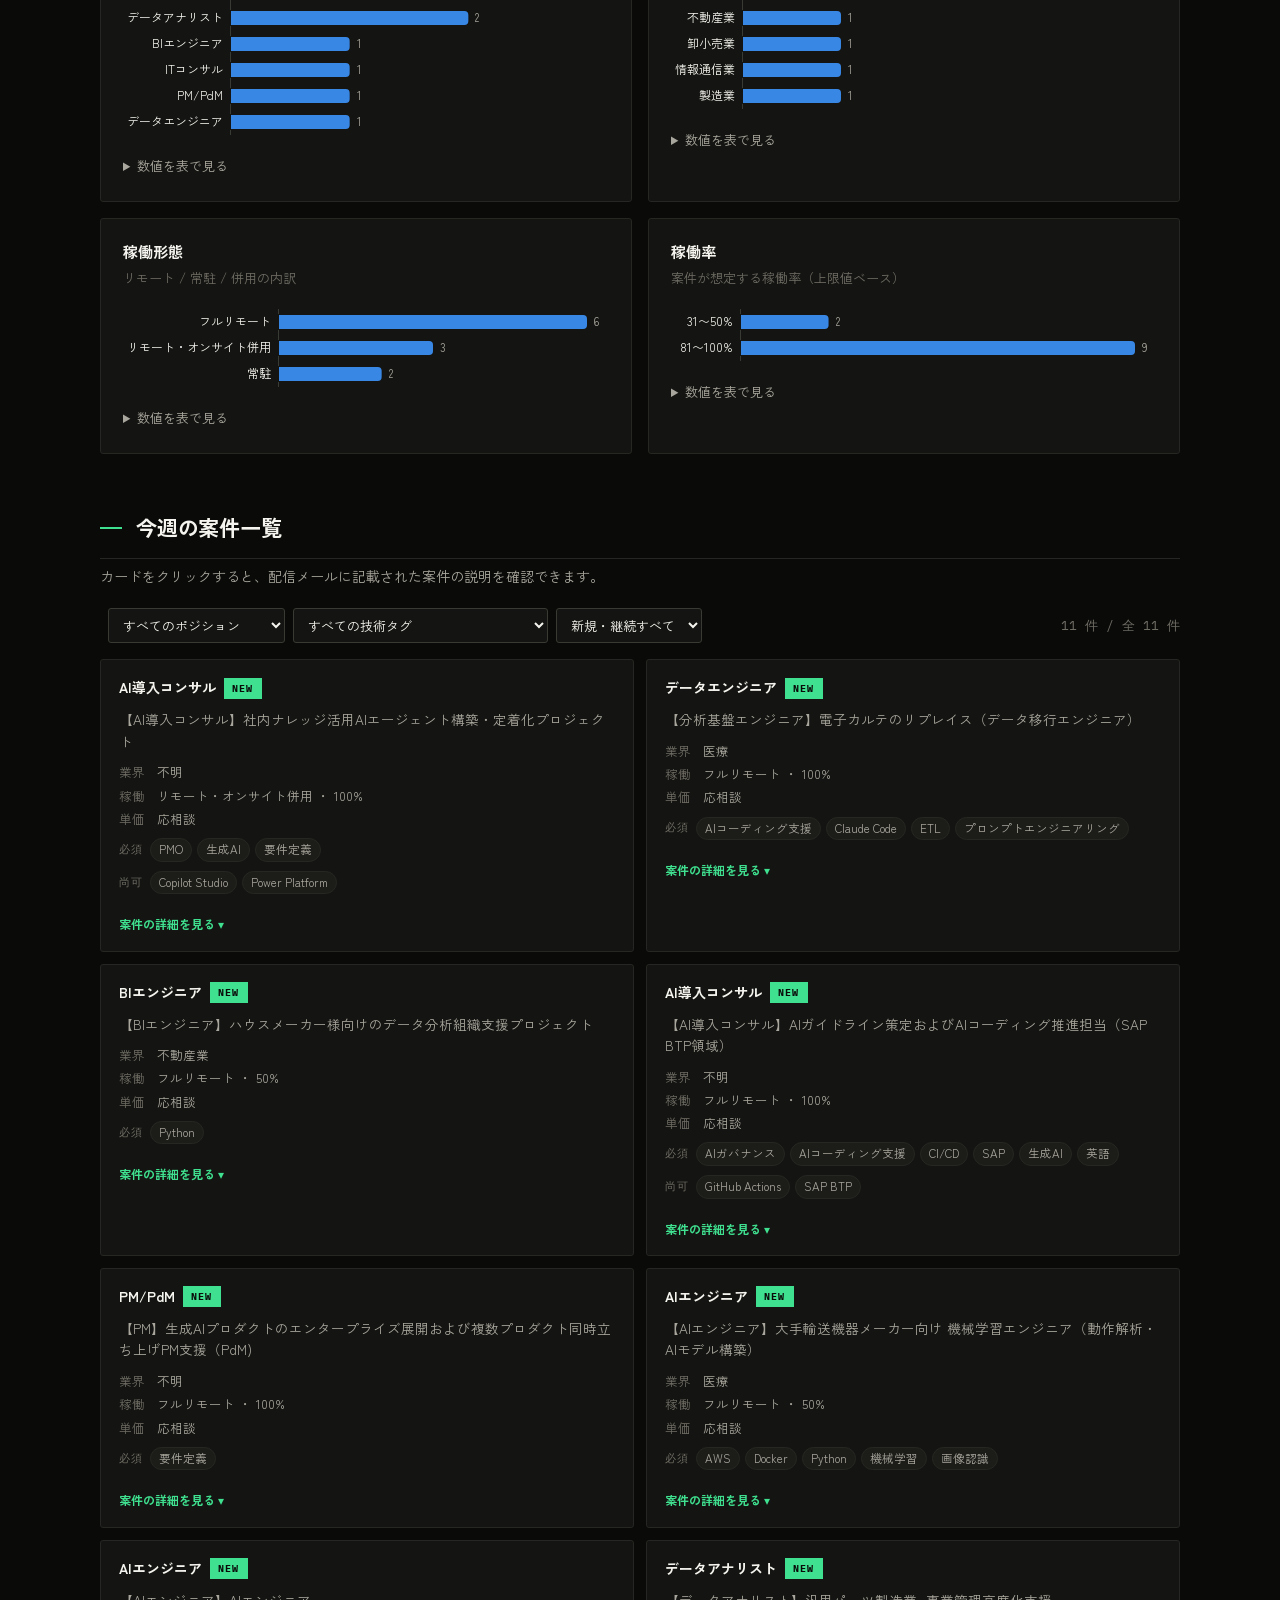
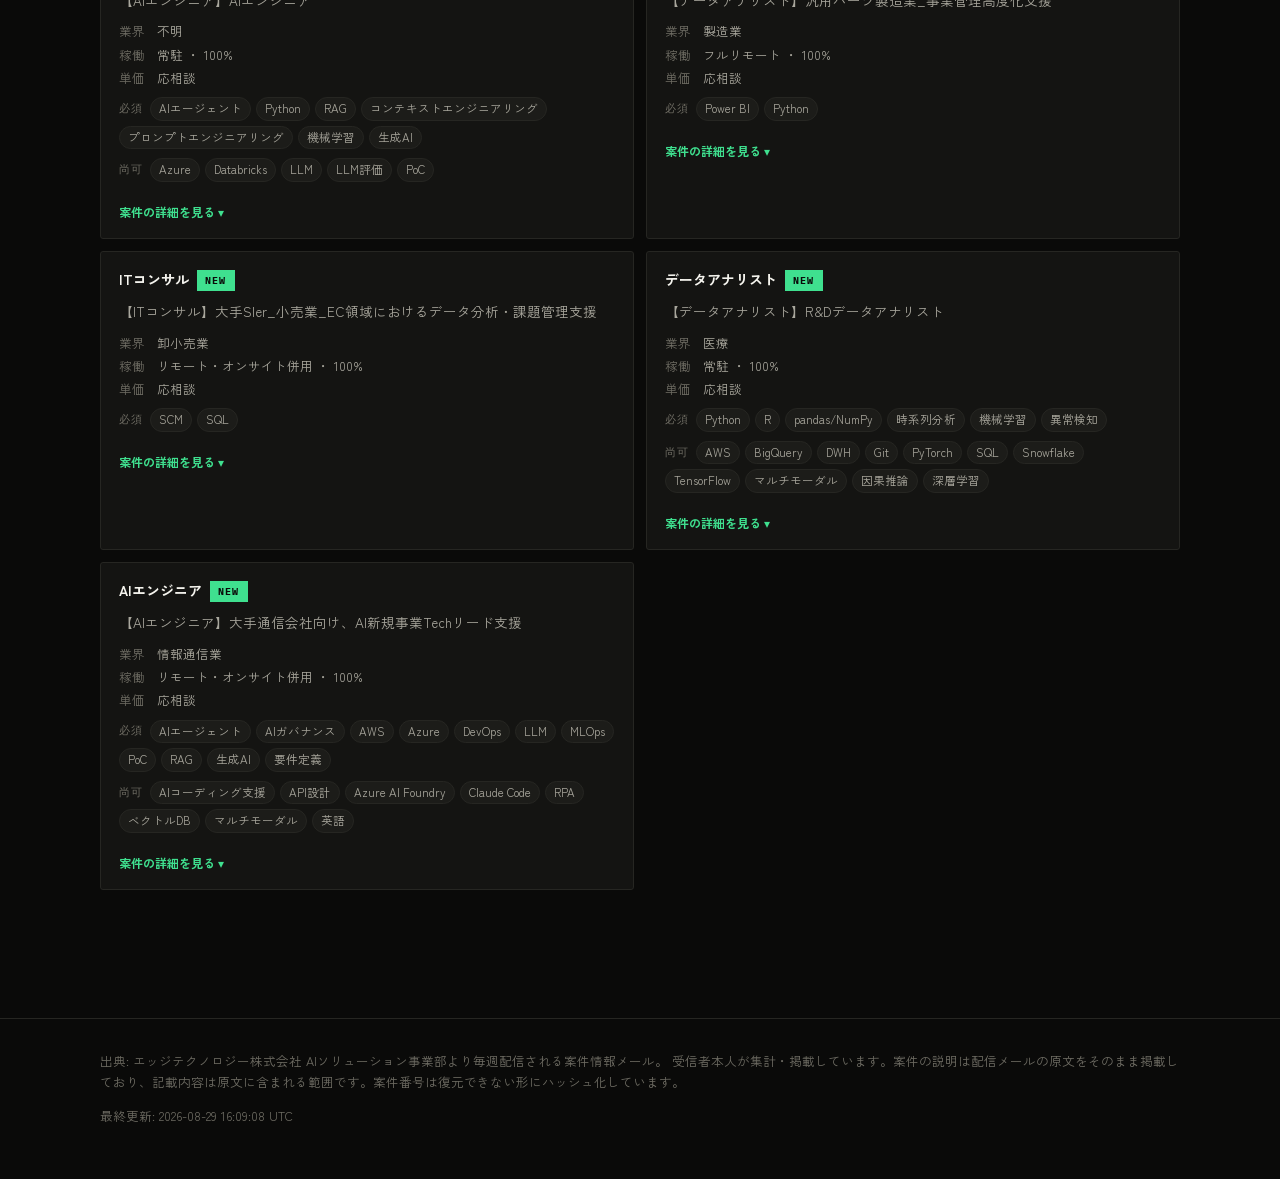
==== commit 78429c08: "fix: 案件カードが開かない不具合を修正 <summary> の中に <div> <p> <dl> を入れていたのが原因。summary が受け取れる のは phrasing content だけで" ====
--- a/docs/index.html
+++ b/docs/index.html
@@ -60,7 +60,7 @@
   </div>
 
   <h2 class="section">今週の案件一覧</h2>
-  <p class="lede">カードをクリックすると、配信メールに記載された<strong>案件の説明をそのまま</strong>確認できます。</p>
+  <p class="lede">カードをクリックすると、配信メールに記載された案件の説明を確認できます。</p>
   <div class="filters">
     <label class="sr" for="f-pos"></label>
     <select id="f-pos" aria-label="ポジションで絞り込み"><option value="">すべてのポジション</option></select>
@@ -198,22 +198,22 @@
 
     $('#plist').innerHTML = list.map(p => `
       <article class="pcard">
+        <div class="phead">
+          <div class="top"><span class="pos">${esc(p.position)}</span>
+          ${p.is_new ? '<span class="new">NEW</span>' : ''}</div>
+          ${p.title ? `<p class="ptitle">${esc(p.title)}</p>` : ''}
+          <dl>
+            <dt>業界</dt><dd>${esc(p.industry)}</dd>
+            <dt>稼働</dt><dd>${esc(p.workstyle)} ・ ${esc(ratio(p))}</dd>
+            <dt>単価</dt><dd>${esc(rate(p))}</dd>
+          </dl>
+          ${tagline('必須', p.techs_req)}
+          ${tagline('尚可', p.techs_opt)}
+          ${(!(p.techs_req || []).length && !(p.techs_opt || []).length)
+            ? tagline('技術', p.techs) : ''}
+        </div>
         <details>
-          <summary>
-            <div class="top"><span class="pos">${esc(p.position)}</span>
-            ${p.is_new ? '<span class="new">NEW</span>' : ''}</div>
-            ${p.title ? `<p class="ptitle">${esc(p.title)}</p>` : ''}
-            <dl>
-              <dt>業界</dt><dd>${esc(p.industry)}</dd>
-              <dt>稼働</dt><dd>${esc(p.workstyle)} ・ ${esc(ratio(p))}</dd>
-              <dt>単価</dt><dd>${esc(rate(p))}</dd>
-            </dl>
-            ${tagline('必須', p.techs_req)}
-            ${tagline('尚可', p.techs_opt)}
-            ${(!(p.techs_req || []).length && !(p.techs_opt || []).length)
-              ? tagline('技術', p.techs) : ''}
-            <span class="more">案件の詳細を見る</span>
-          </summary>
+          <summary><span class="more">案件の詳細を見る</span></summary>
           <div class="pdetail">
             <dl class="pfacts">
               ${row('契約開始', p.start)}
@@ -232,6 +232,18 @@
         </details>
       </article>`).join('') ||
       '<p class="note">条件に合う案件がありません。</p>';
+
+    // カードのどこをクリックしても開閉できるようにする。
+    // summary 自体のクリックはブラウザが処理するので二重に反応させない。
+    $('#plist').querySelectorAll('.pcard').forEach(card => {
+      const d = card.querySelector('details');
+      if (!d) return;
+      card.addEventListener('click', e => {
+        if (e.target.closest('summary') || e.target.closest('a')) return;
+        if (window.getSelection && String(window.getSelection())) return;
+        d.open = !d.open;
+      });
+    });
   };
   [fPos, fTech, fNew].forEach(s => s.addEventListener('change', render));
   render();
--- a/docs/style.css
+++ b/docs/style.css
@@ -316,23 +316,23 @@
 .rankbadge.is-flat { color: var(--text-muted); border-color: var(--border); }
 
 /* ---------- 案件カードの展開 ---------- */
-.pcard { padding: 0; }
-.pcard details > summary {
-  list-style: none; cursor: pointer; padding: 16px 18px 15px;
-}
-.pcard details > summary::-webkit-details-marker { display: none; }
-.pcard details[open] > summary { border-bottom: 1px solid var(--border); }
-.pcard details > summary:hover { background: var(--surface-2); }
+/* summary に置けるのは phrasing content だけ。ヘッダは details の外に出し、
+   カード全体のクリックで開閉させている（JS側で details.open を切り替え）。 */
+.pcard { padding: 0; cursor: pointer; }
+.pcard:hover { border-color: var(--border-strong); }
+.phead { padding: 16px 18px 4px; }
 
 .pcard .ptitle {
   margin: 9px 0 0; font-size: 13.5px; line-height: 1.6;
   color: var(--text-secondary);
 }
-.pcard .more {
-  display: inline-block; margin-top: 12px; font-size: 12px;
-  color: var(--emph); font-weight: 700;
-}
-.pcard .more::after { content: " ▾"; }
+.pcard details > summary {
+  list-style: none; padding: 12px 18px 15px;
+}
+.pcard details > summary::-webkit-details-marker { display: none; }
+.pcard details[open] > summary { border-bottom: 1px solid var(--border); }
+.more { font-size: 12px; color: var(--emph); font-weight: 700; }
+.more::after { content: " ▾"; }
 .pcard details[open] .more { color: var(--text-muted); font-weight: 400; }
 .pcard details[open] .more::after { content: " ▴"; }
 
@@ -343,7 +343,7 @@
   min-width: 26px;
 }
 
-.pdetail { padding: 16px 18px 20px; background: var(--surface-0); }
+.pdetail { padding: 16px 18px 20px; background: var(--surface-0); cursor: auto; }
 .pdetail h4 {
   margin: 16px 0 5px; font-size: 12px; letter-spacing: .08em;
   color: var(--emph); font-weight: 700;
